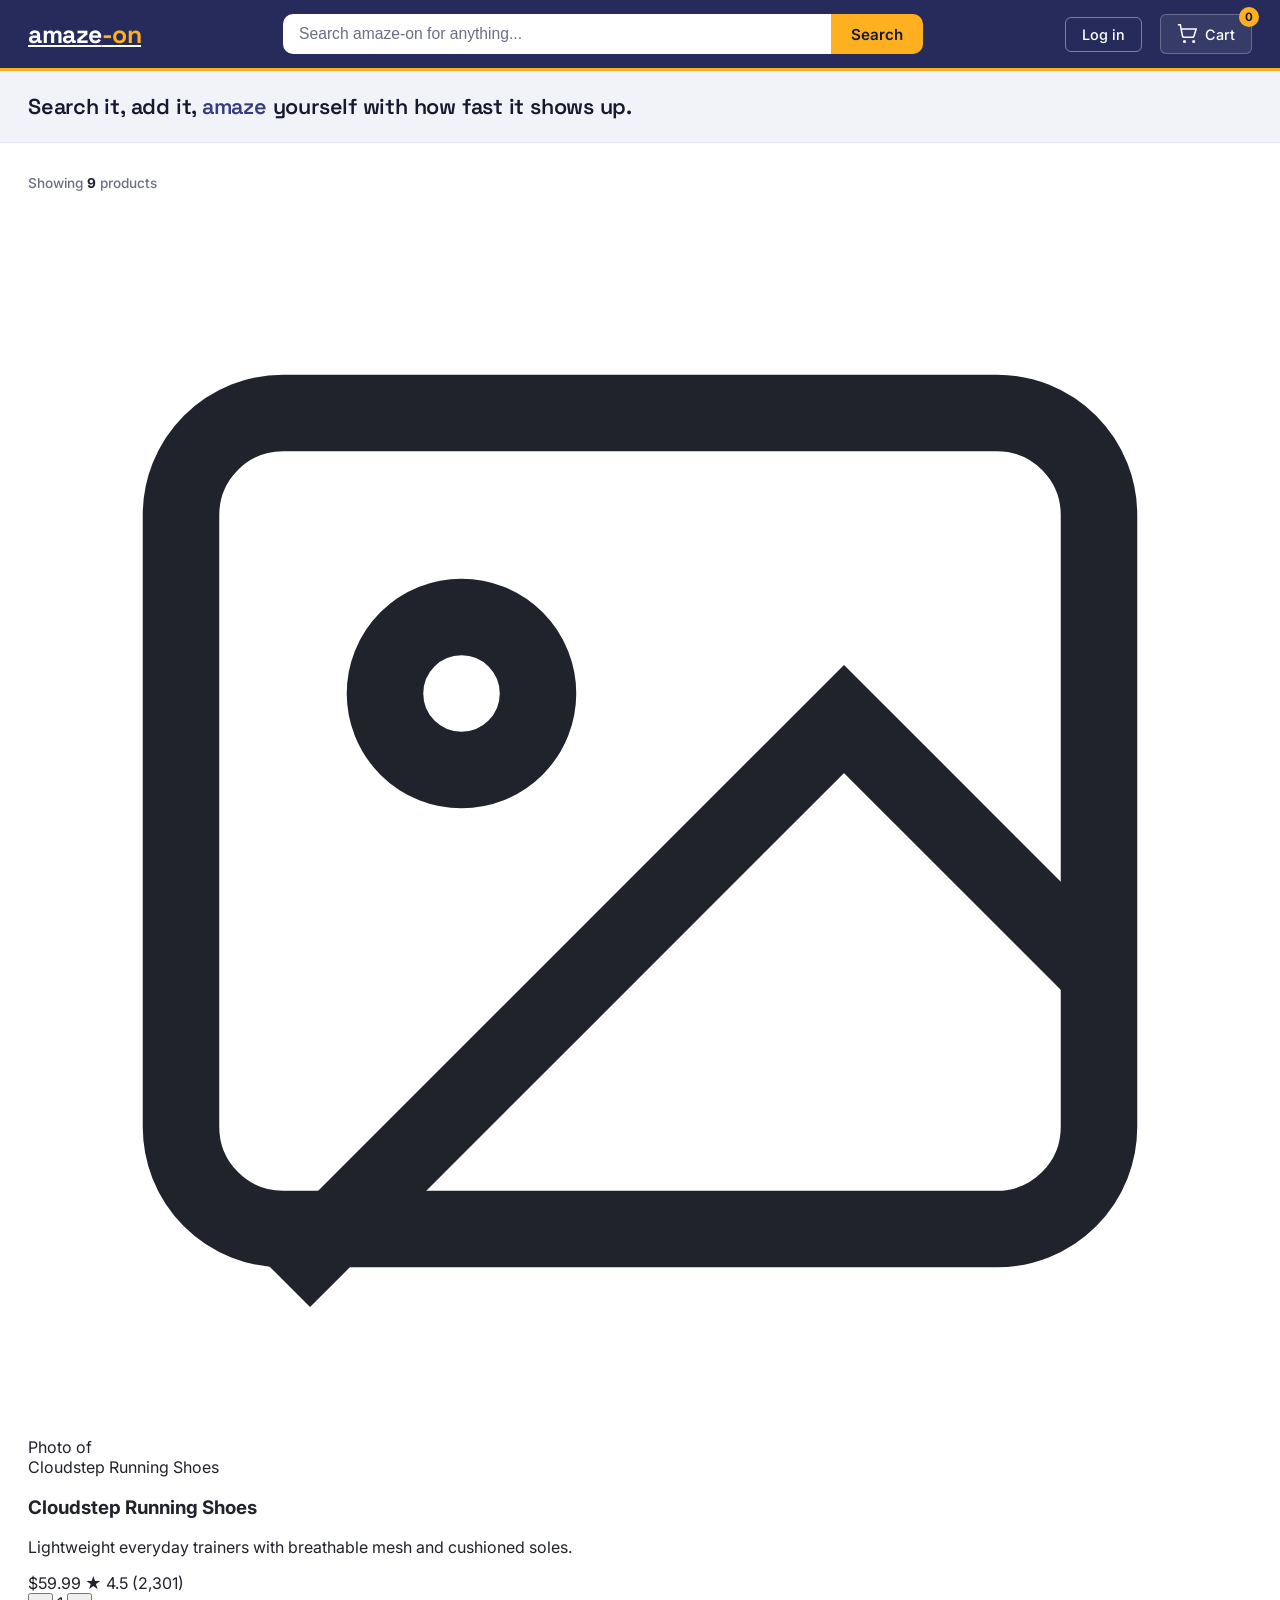
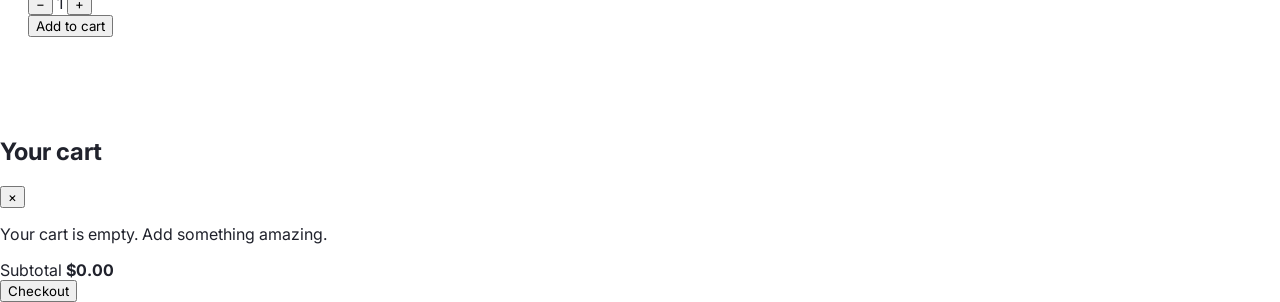
==== index.html @ f26c65f5 "linked the index file to files from remote repo" ====
<!DOCTYPE html>
<html lang="en">
<head>
<meta charset="UTF-8">
<meta name="viewport" content="width=device-width, initial-scale=1.0">
<title>amaze-on — search &amp; shop</title>
<link rel="stylesheet" href="styles11.css">
</head>
<body>

<header class="site-header">
  <a href="index.html" class="logo">amaze<span>-on</span></a>

  <form class="search-form" role="search" id="search-form">
    <label for="search-input" class="visually-hidden">Search products</label>
    <input type="search" id="search-input" name="q" placeholder="Search amaze-on for anything...">
    <button type="submit">Search</button>
  </form>

  <div class="header-actions">

    <!-- Logged-out state: link to your existing login.html -->
    <div class="account-area" id="logged-out-view">
      <a class="btn-link" href="login.html">Log in</a>
    </div>

    <!-- Logged-in state: shown after login.html sets localStorage("amazeon_user") -->
    <div class="account-area" id="logged-in-view" style="display:none;">
      <div class="account-greeting">
        <strong>Hi, <span id="user-name-slot">there</span></strong>
        <button class="btn-text" id="logout-btn" type="button">Log out</button>
      </div>
    </div>

    <button class="cart-toggle" id="cart-toggle" type="button" aria-haspopup="dialog" aria-controls="cart-drawer">
      <svg viewBox="0 0 24 24" fill="none" stroke="currentColor" stroke-width="1.8">
        <circle cx="9" cy="21" r="1"></circle>
        <circle cx="20" cy="21" r="1"></circle>
        <path d="M1 1h3l2.6 13.4a2 2 0 0 0 2 1.6h9.8a2 2 0 0 0 2-1.6L23 6H6"></path>
      </svg>
      Cart
      <span class="cart-count" id="cart-count">0</span>
    </button>
  </div>
</header>

<div class="tagline">
  <p>Search it, add it, <em>amaze</em> yourself with how fast it shows up.</p>
</div>

<main>
  <p class="results-heading">Showing <strong>9</strong> products</p>

  <div class="product-grid" id="product-grid">
    <article class="product-card" data-id="p1">
      <div class="product-photo">
        <svg viewBox="0 0 24 24" fill="none" stroke="currentColor" stroke-width="1.5">
          <rect x="3" y="4" width="18" height="16" rx="2"></rect>
          <circle cx="8.5" cy="9.5" r="1.5"></circle>
          <path d="M21 15l-5-5-11 11"></path>
        </svg>
        <span>Photo of<br>Cloudstep Running Shoes</span>
      </div>
      <div class="product-body">
        <h3 class="product-name">Cloudstep Running Shoes</h3>
        <p class="product-desc">Lightweight everyday trainers with breathable mesh and cushioned soles.</p>
        <div class="product-meta">
          <span class="product-price">$59.99</span>
          <span class="product-rating">★ 4.5 (2,301)</span>
        </div>
        <div class="product-controls">
          <div class="qty-stepper" data-id="p1">
            <button type="button" class="qty-minus" aria-label="Decrease quantity">&minus;</button>
            <span class="qty-value">1</span>
            <button type="button" class="qty-plus" aria-label="Increase quantity">&plus;</button>
          </div>
          <button type="button" class="add-to-cart" data-id="p1">Add to cart</button>
        </div>
      </div>
    </article>

    <!-- The remaining 8 product cards follow the same structure and will
         be generated dynamically once the product-rendering script is
         added in a later commit. -->
  </div>
</main>

<!-- Cart drawer -->
<div class="cart-overlay" id="cart-overlay"></div>
<aside class="cart-drawer" id="cart-drawer" role="dialog" aria-modal="true" aria-labelledby="cart-heading">
  <div class="cart-drawer-header">
    <h2 id="cart-heading">Your cart</h2>
    <button class="cart-close" id="cart-close" type="button" aria-label="Close cart">&times;</button>
  </div>
  <div class="cart-items" id="cart-items">
    <p class="cart-empty">Your cart is empty. Add something amazing.</p>
  </div>
  <div class="cart-drawer-footer">
    <div class="cart-subtotal">
      <span>Subtotal</span>
      <strong id="cart-subtotal">$0.00</strong>
    </div>
    <button class="checkout-btn" id="checkout-btn" type="button">Checkout</button>
  </div>
</aside>

</body>
</html>
---- styles11.css ----
/* ==========================================================================
   Amaze-on — marketplace stylesheet
   ========================================================================== */

@import url('https://fonts.googleapis.com/css2?family=Space+Grotesk:wght@500;600;700&family=Inter:wght@400;500;600;700&display=swap');

:root {
  --ink: #171a2e;
  --indigo: #262b5c;
  --indigo-light: #363c82;
  --amber: #ffb020;
  --amber-dark: #d99000;
  --paper: #ffffff;
  --surface: #f2f3f8;
  --line: #e1e3ee;
  --text: #20222c;
  --muted: #6b6f85;
  --success: #1e8e5a;
  --danger: #c94a3f;

  --radius-s: 6px;
  --radius-m: 10px;
  --shadow-drawer: -12px 0 30px rgba(23, 26, 46, 0.18);
}

* { box-sizing: border-box; }

html { scroll-behavior: smooth; }

body {
  margin: 0;
  font-family: 'Inter', system-ui, sans-serif;
  color: var(--text);
  background: var(--paper);
  -webkit-font-smoothing: antialiased;
}

a { color: inherit; }

button {
  font-family: inherit;
  cursor: pointer;
}

:focus-visible {
  outline: 2px solid var(--amber-dark);
  outline-offset: 2px;
}

.visually-hidden {
  position: absolute;
  width: 1px; height: 1px;
  overflow: hidden;
  clip: rect(0 0 0 0);
  white-space: nowrap;
}

/* ---------------------------------------------------------------------- */
/* Header                                                                  */
/* ---------------------------------------------------------------------- */

.site-header {
  position: sticky;
  top: 0;
  z-index: 30;
  display: flex;
  align-items: center;
  gap: 24px;
  padding: 14px 28px;
  background: var(--indigo);
  border-bottom: 3px solid var(--amber);
}

.logo {
  font-family: 'Space Grotesk', sans-serif;
  font-weight: 700;
  font-size: 1.55rem;
  color: var(--paper);
  letter-spacing: -0.02em;
  white-space: nowrap;
  flex-shrink: 0;
}

.logo span { color: var(--amber); }

.search-form {
  flex: 1 1 auto;
  max-width: 640px;
  display: flex;
  margin: 0 auto;
}

.search-form input[type="search"] {
  flex: 1;
  padding: 11px 16px;
  font-size: 0.98rem;
  border: none;
  border-radius: var(--radius-m) 0 0 var(--radius-m);
  background: var(--paper);
  color: var(--text);
}

.search-form input[type="search"]::placeholder {
  color: var(--muted);
}

.search-form button {
  padding: 0 20px;
  border: none;
  border-radius: 0 var(--radius-m) var(--radius-m) 0;
  background: var(--amber);
  color: var(--ink);
  font-weight: 600;
  font-size: 0.95rem;
  transition: background 0.15s ease;
}

.search-form button:hover { background: var(--amber-dark); }

.header-actions {
  display: flex;
  align-items: center;
  gap: 18px;
  flex-shrink: 0;
}

.account-area {
  display: flex;
  align-items: center;
  gap: 10px;
  font-size: 0.9rem;
  color: var(--paper);
}

.account-greeting {
  display: flex;
  flex-direction: column;
  line-height: 1.25;
}

.account-greeting strong {
  font-size: 0.92rem;
}

.account-greeting small {
  color: #c7c9de;
  font-size: 0.75rem;
}

.btn-link {
  background: none;
  border: 1px solid rgba(255,255,255,0.4);
  color: var(--paper);
  padding: 8px 16px;
  border-radius: var(--radius-s);
  font-size: 0.9rem;
  font-weight: 500;
  text-decoration: none;
  transition: border-color 0.15s ease, background 0.15s ease;
  display: inline-block;
}

.btn-link:hover {
  border-color: var(--amber);
  background: rgba(255, 176, 32, 0.1);
}

.btn-text {
  background: none;
  border: none;
  color: #c7c9de;
  font-size: 0.8rem;
  text-decoration: underline;
  padding: 0;
}

.btn-text:hover { color: var(--paper); }

.cart-toggle {
  position: relative;
  display: flex;
  align-items: center;
  gap: 8px;
  background: rgba(255,255,255,0.08);
  border: 1px solid rgba(255,255,255,0.25);
  color: var(--paper);
  padding: 9px 16px;
  border-radius: var(--radius-s);
  font-size: 0.9rem;
  font-weight: 500;
  transition: background 0.15s ease;
}

.cart-toggle:hover { background: rgba(255,255,255,0.16); }

.cart-toggle svg { width: 20px; height: 20px; flex-shrink: 0; }

.cart-count {
  position: absolute;
  top: -8px;
  right: -8px;
  min-width: 20px;
  height: 20px;
  padding: 0 4px;
  border-radius: 999px;
  background: var(--amber);
  color: var(--ink);
  font-size: 0.72rem;
  font-weight: 700;
  display: flex;
  align-items: center;
  justify-content: center;
}

/* ---------------------------------------------------------------------- */
/* Tagline strip                                                          */
/* ---------------------------------------------------------------------- */

.tagline {
  padding: 22px 28px;
  background: var(--surface);
  border-bottom: 1px solid var(--line);
}

.tagline p {
  margin: 0;
  max-width: 900px;
  font-family: 'Space Grotesk', sans-serif;
  font-size: 1.35rem;
  font-weight: 600;
  color: var(--ink);
  letter-spacing: -0.01em;
}

.tagline p em {
  font-style: normal;
  color: var(--indigo-light);
}

main { padding: 32px 28px 80px; }

.results-heading {
  font-size: 0.85rem;
  color: var(--muted);
  margin: 0 0 18px;
  font-weight: 500;
}

.results-heading strong { color: var(--text); }
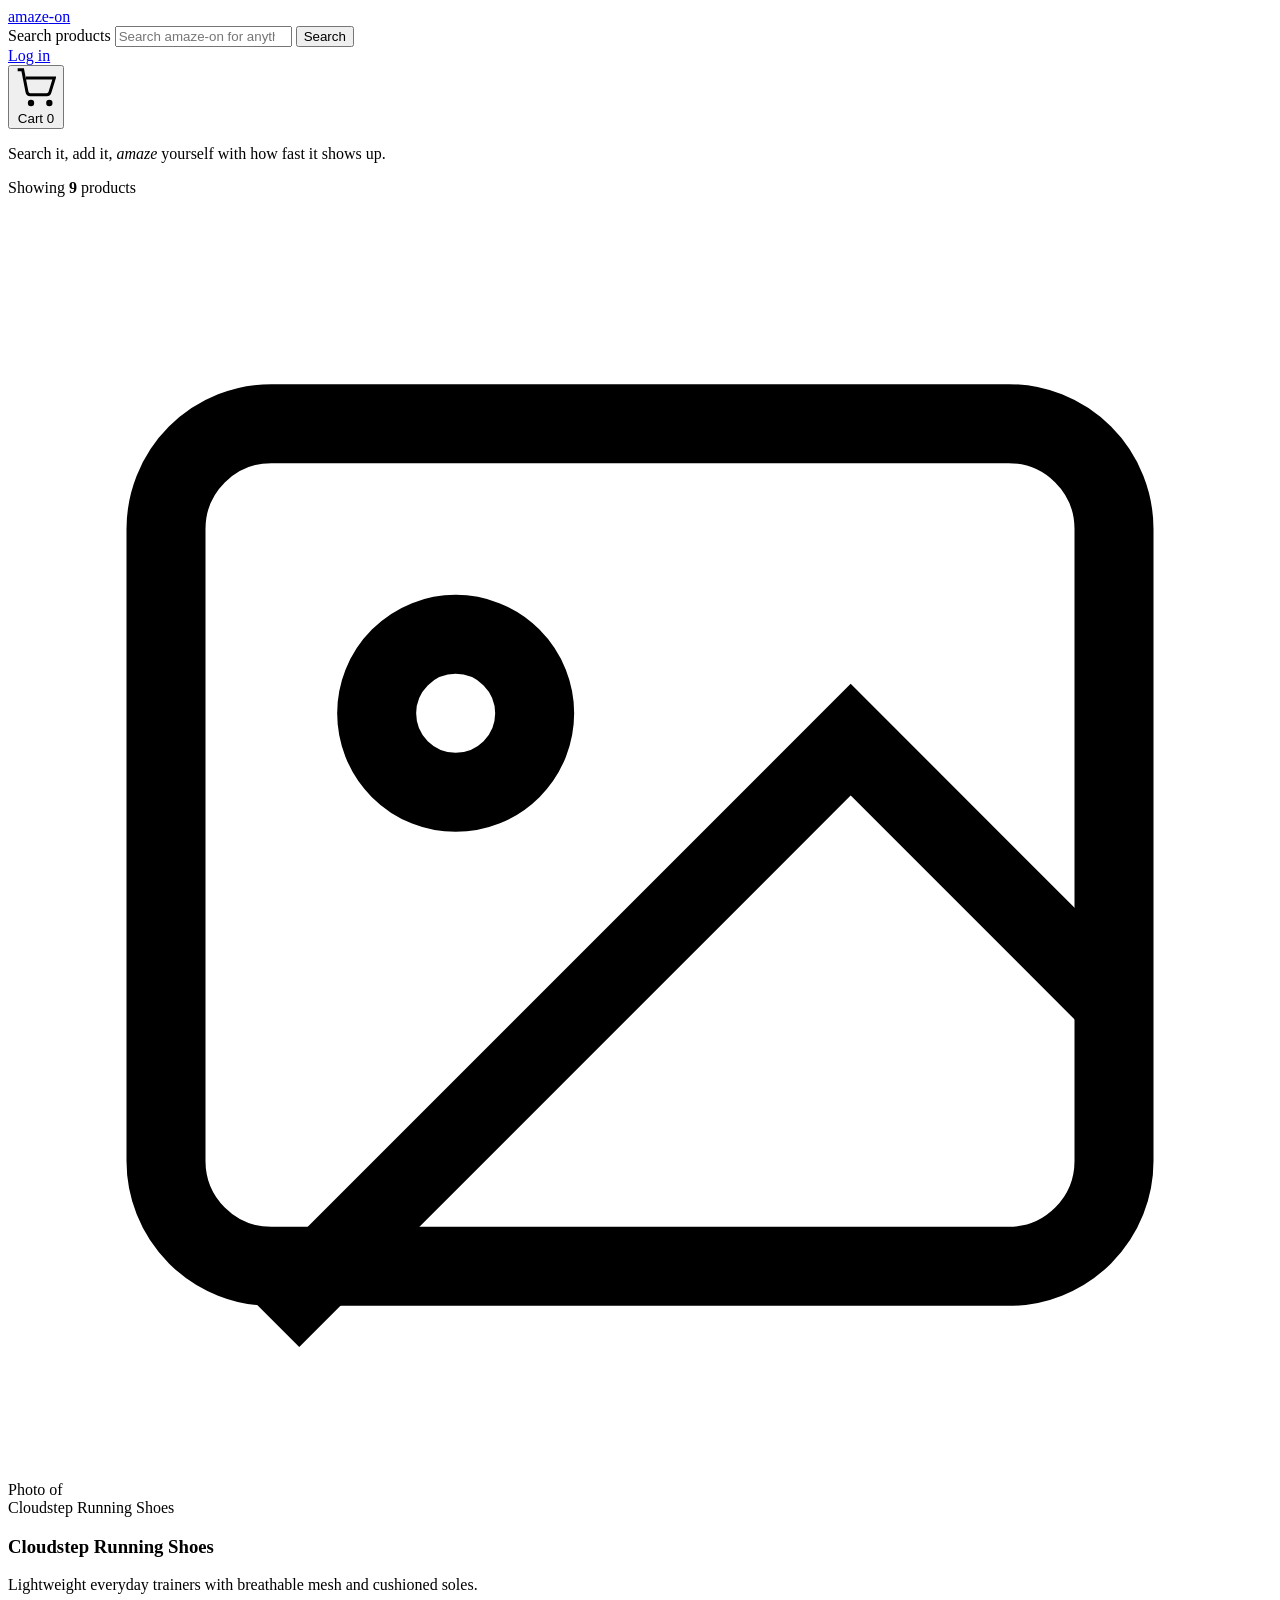
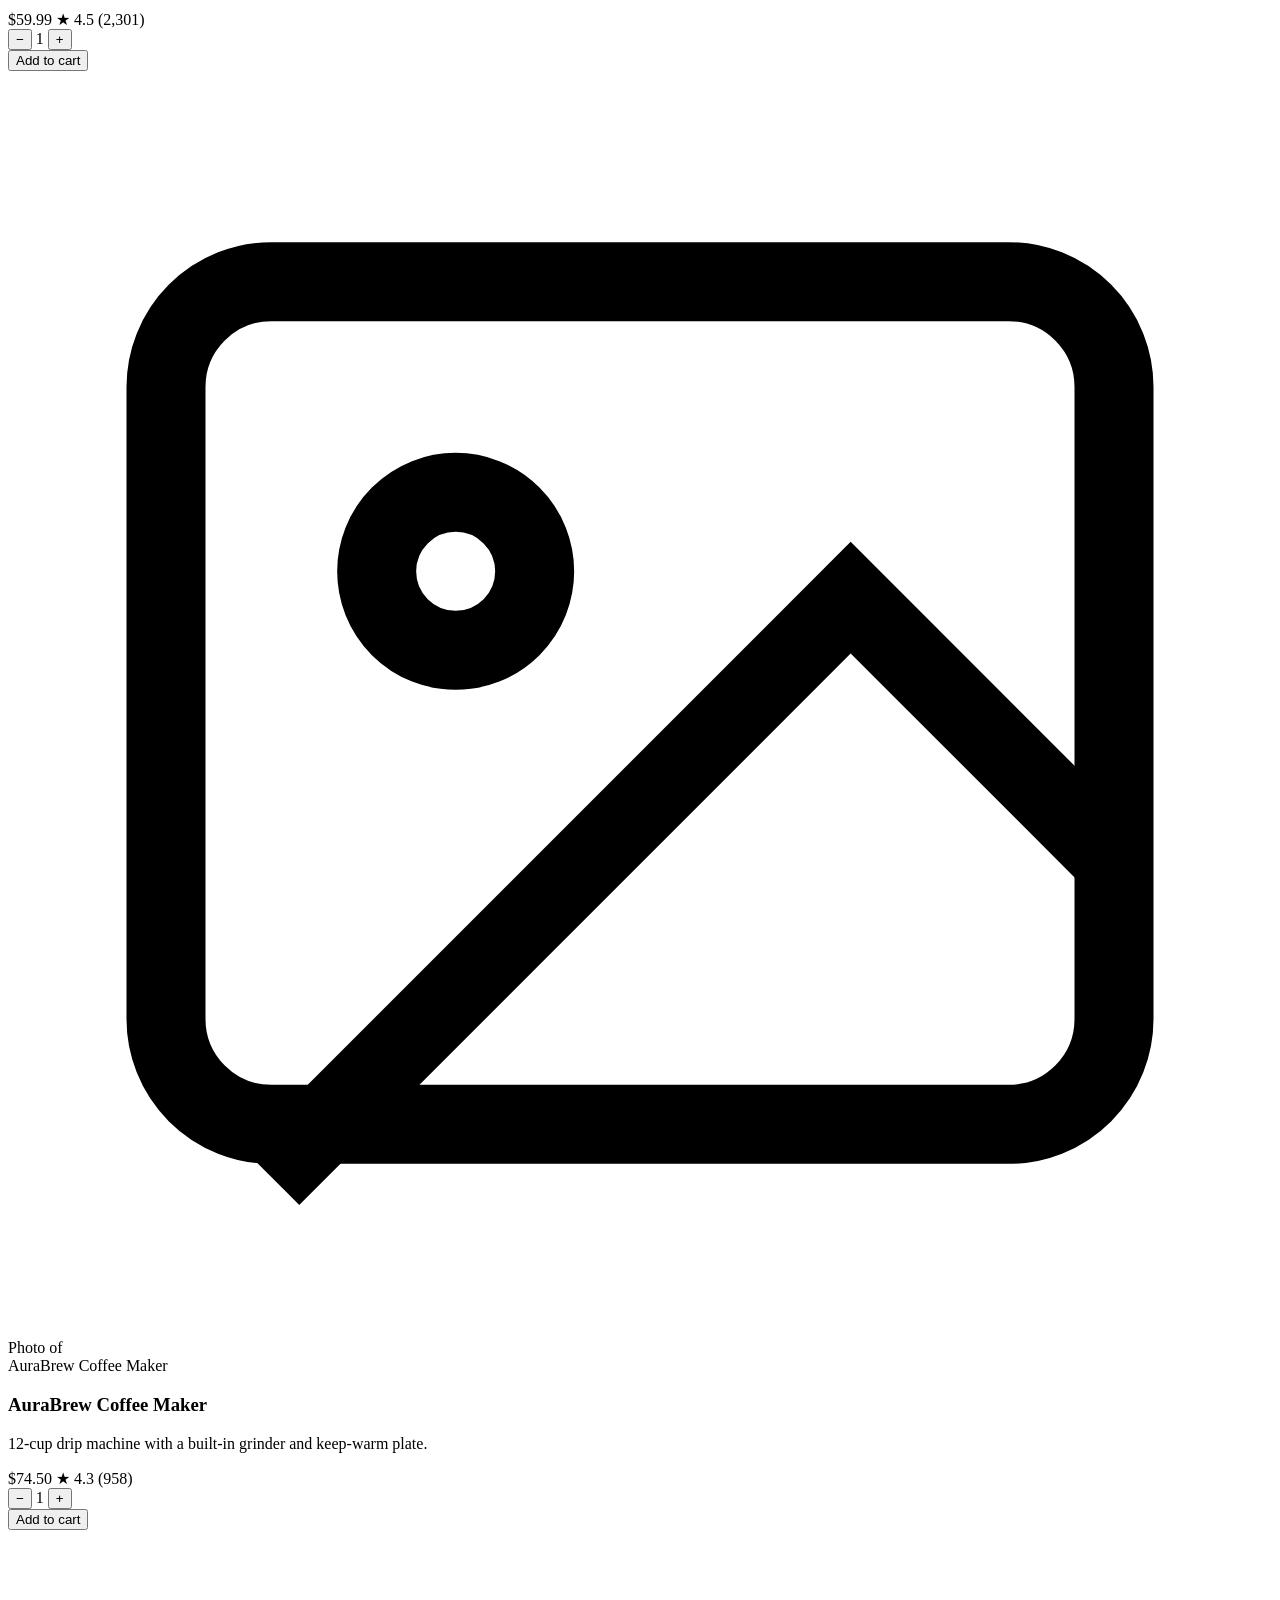
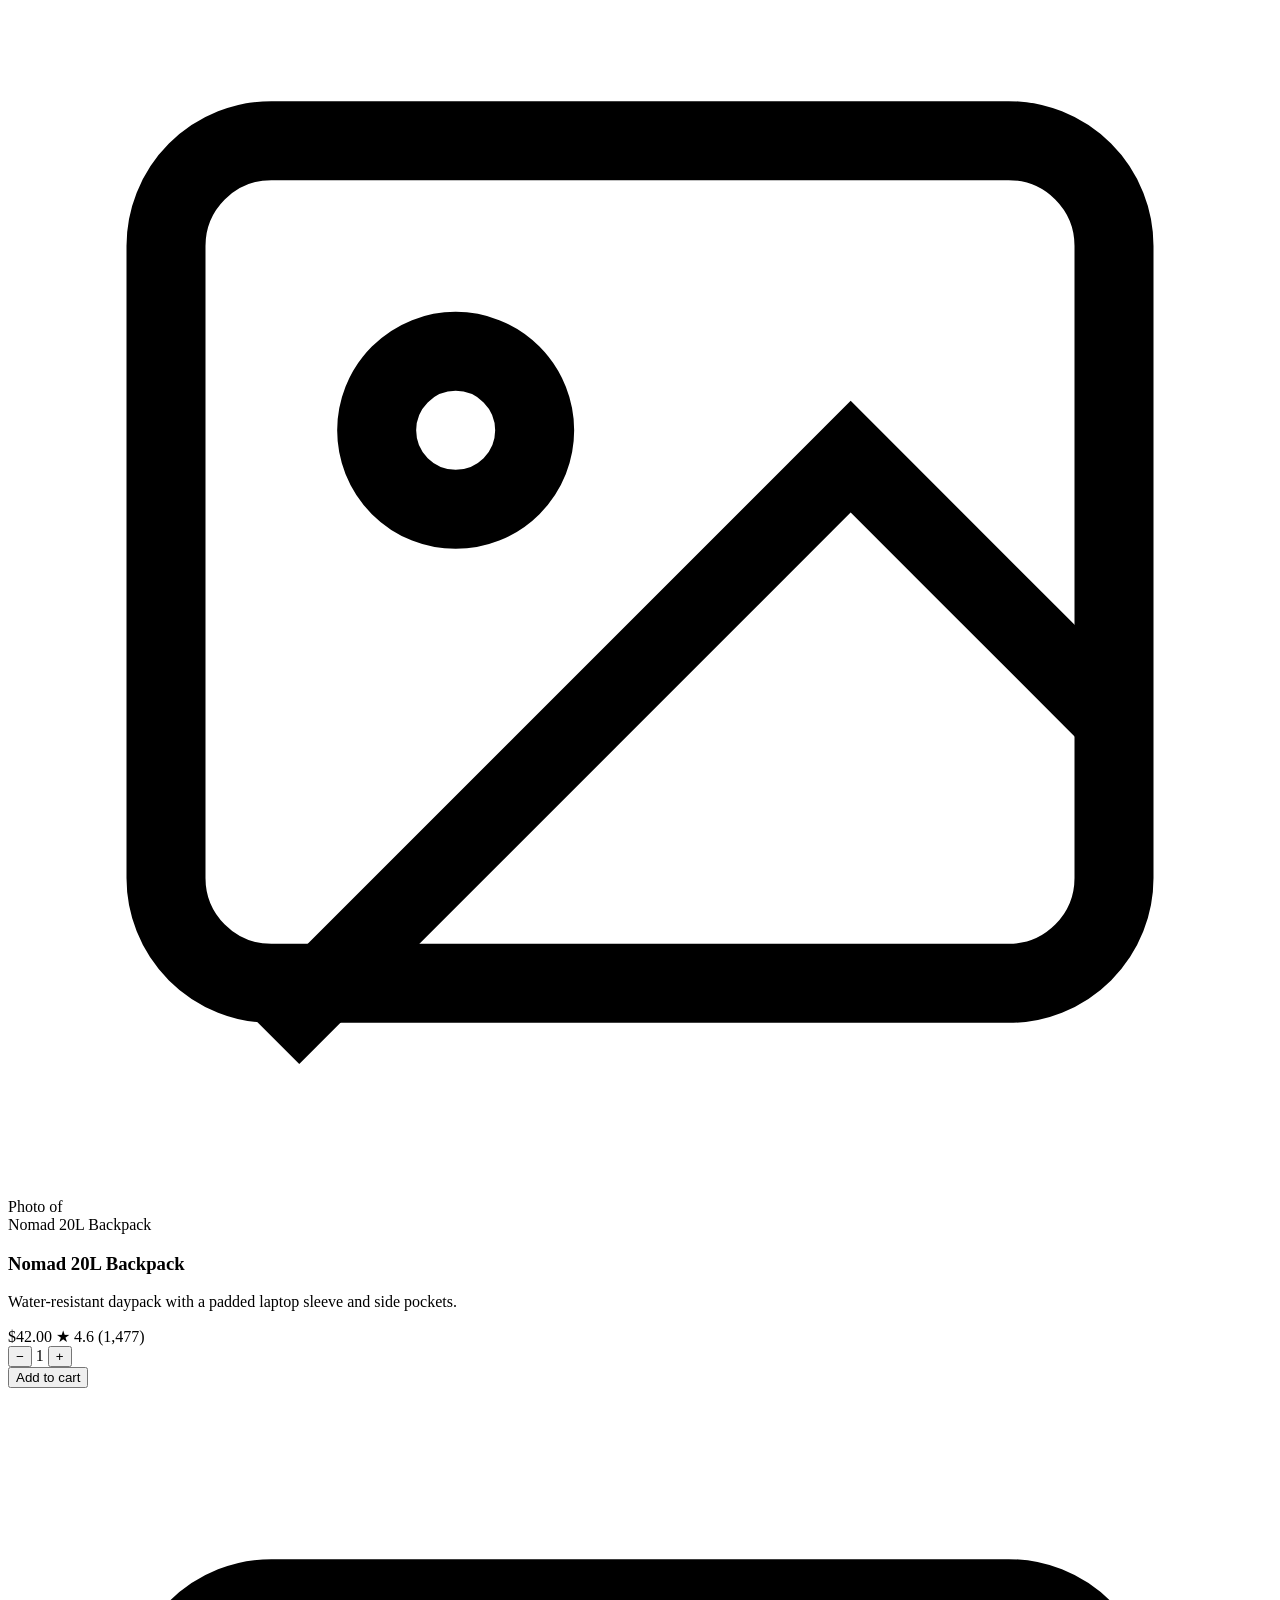
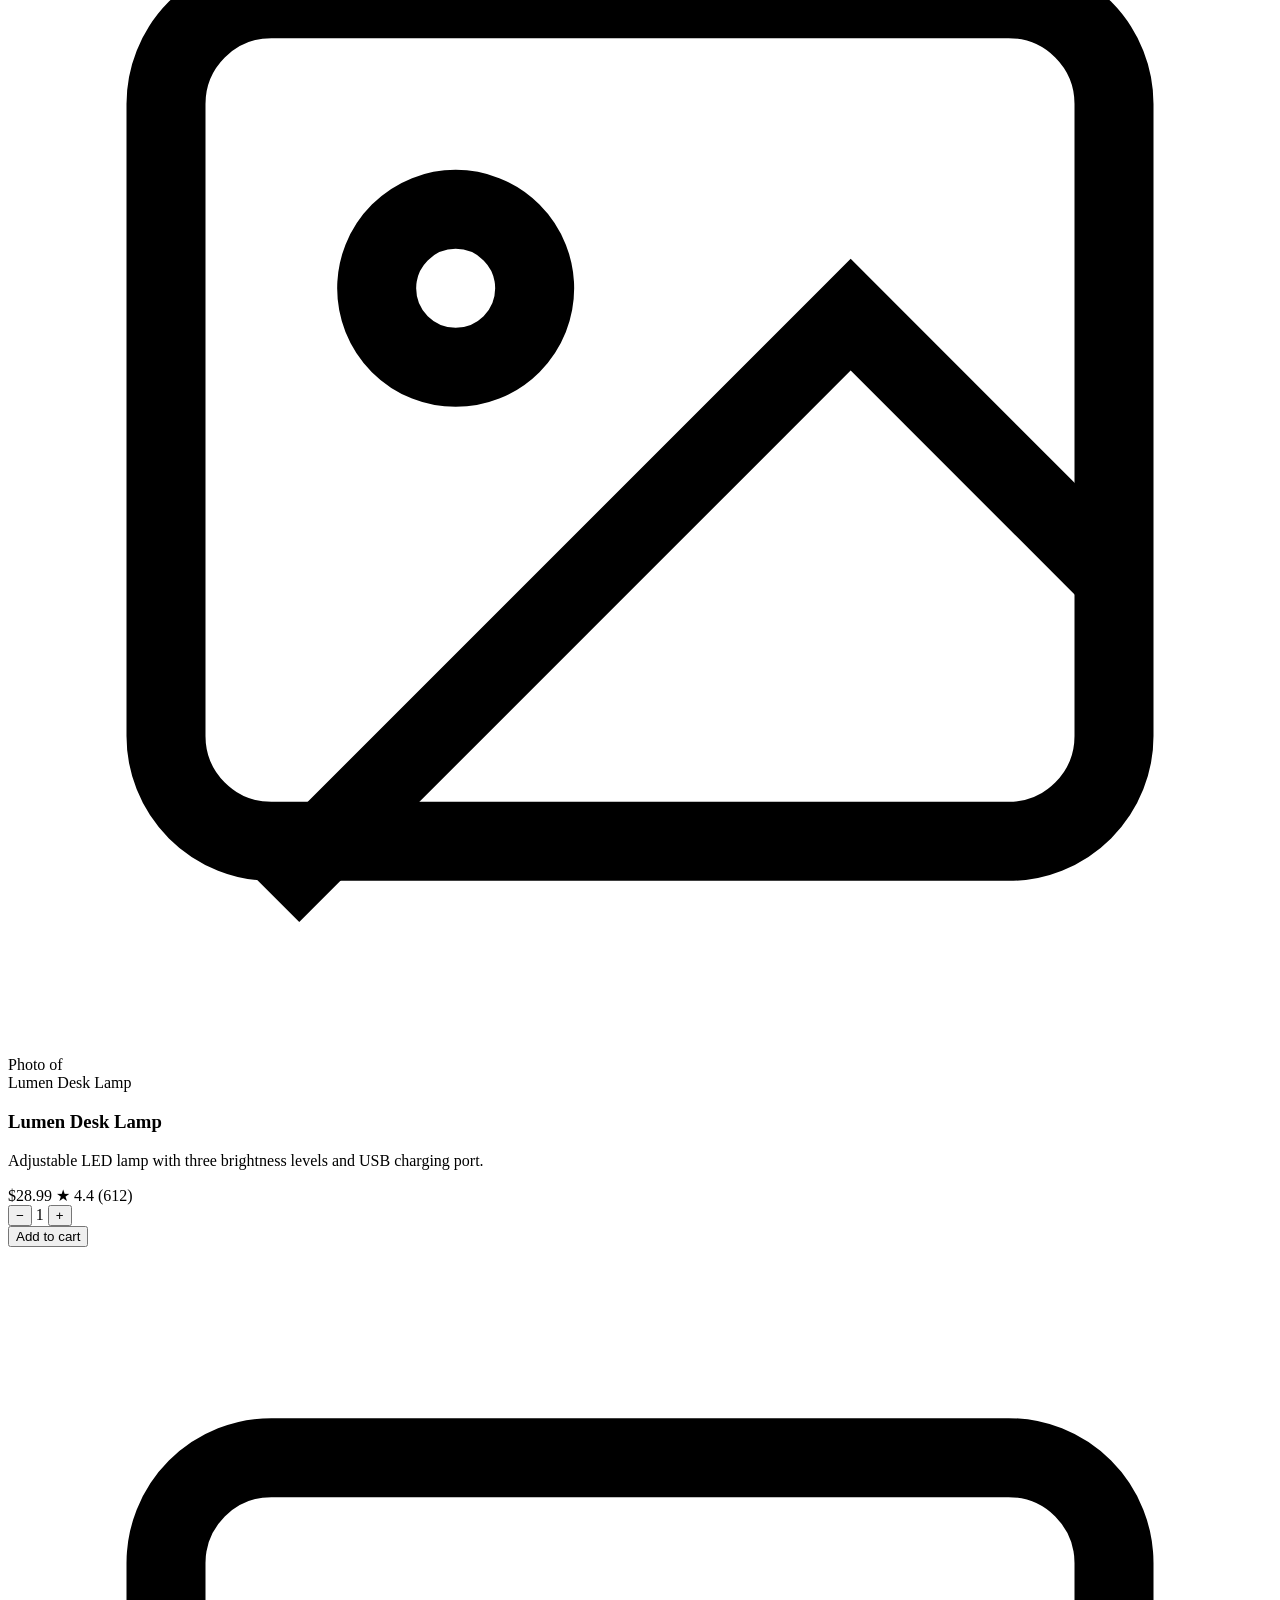
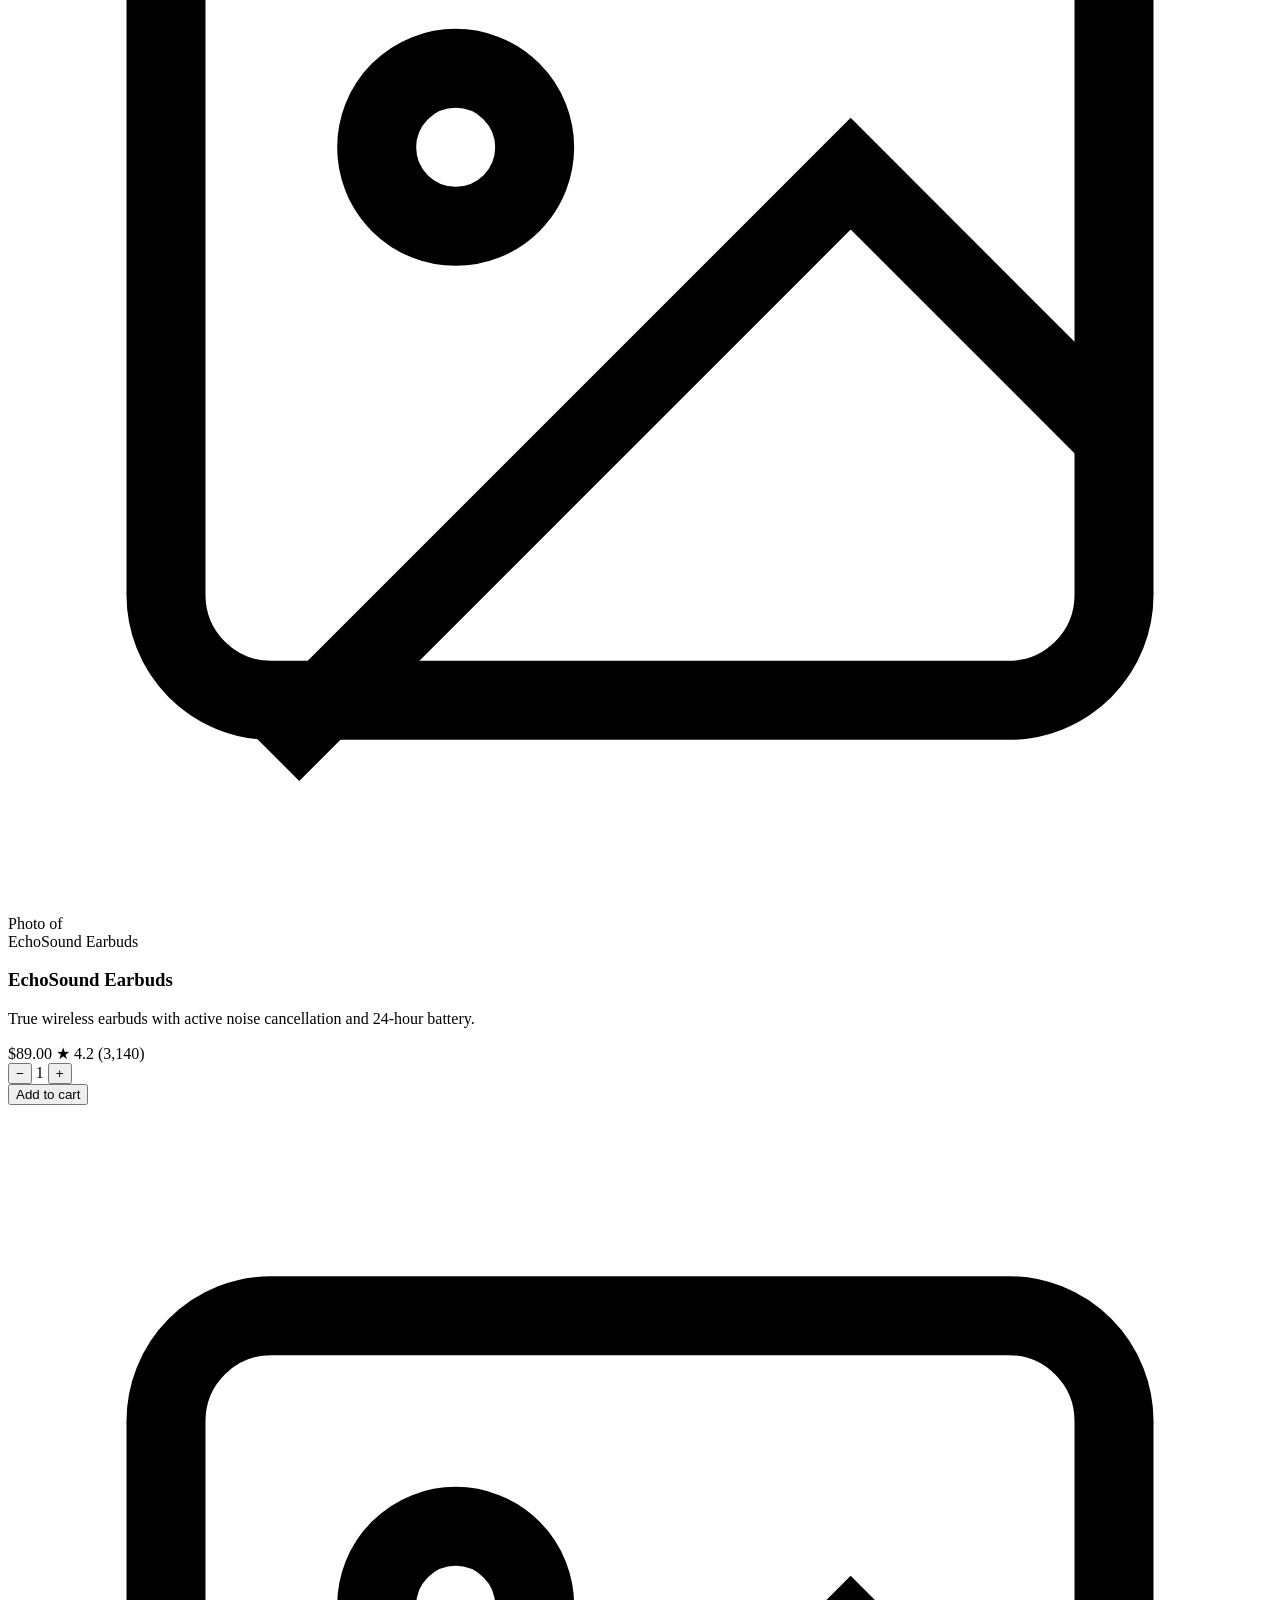
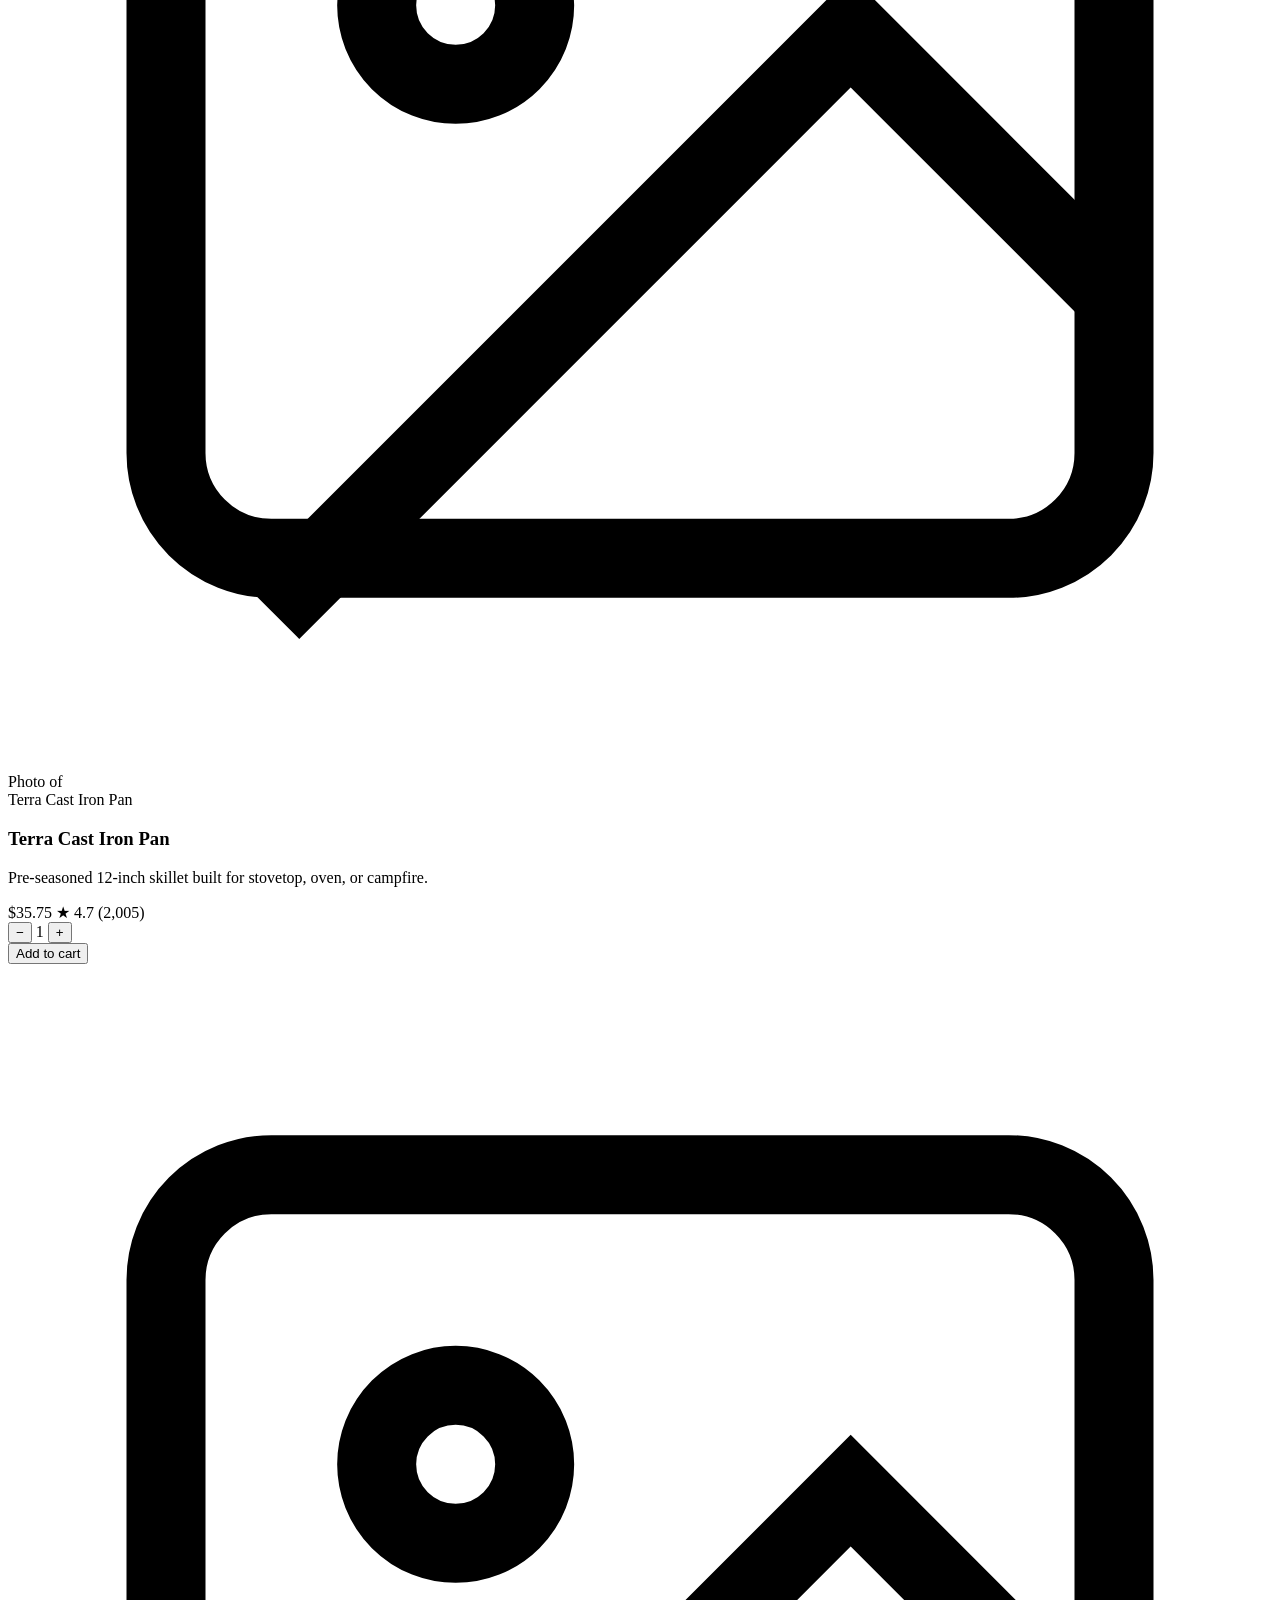
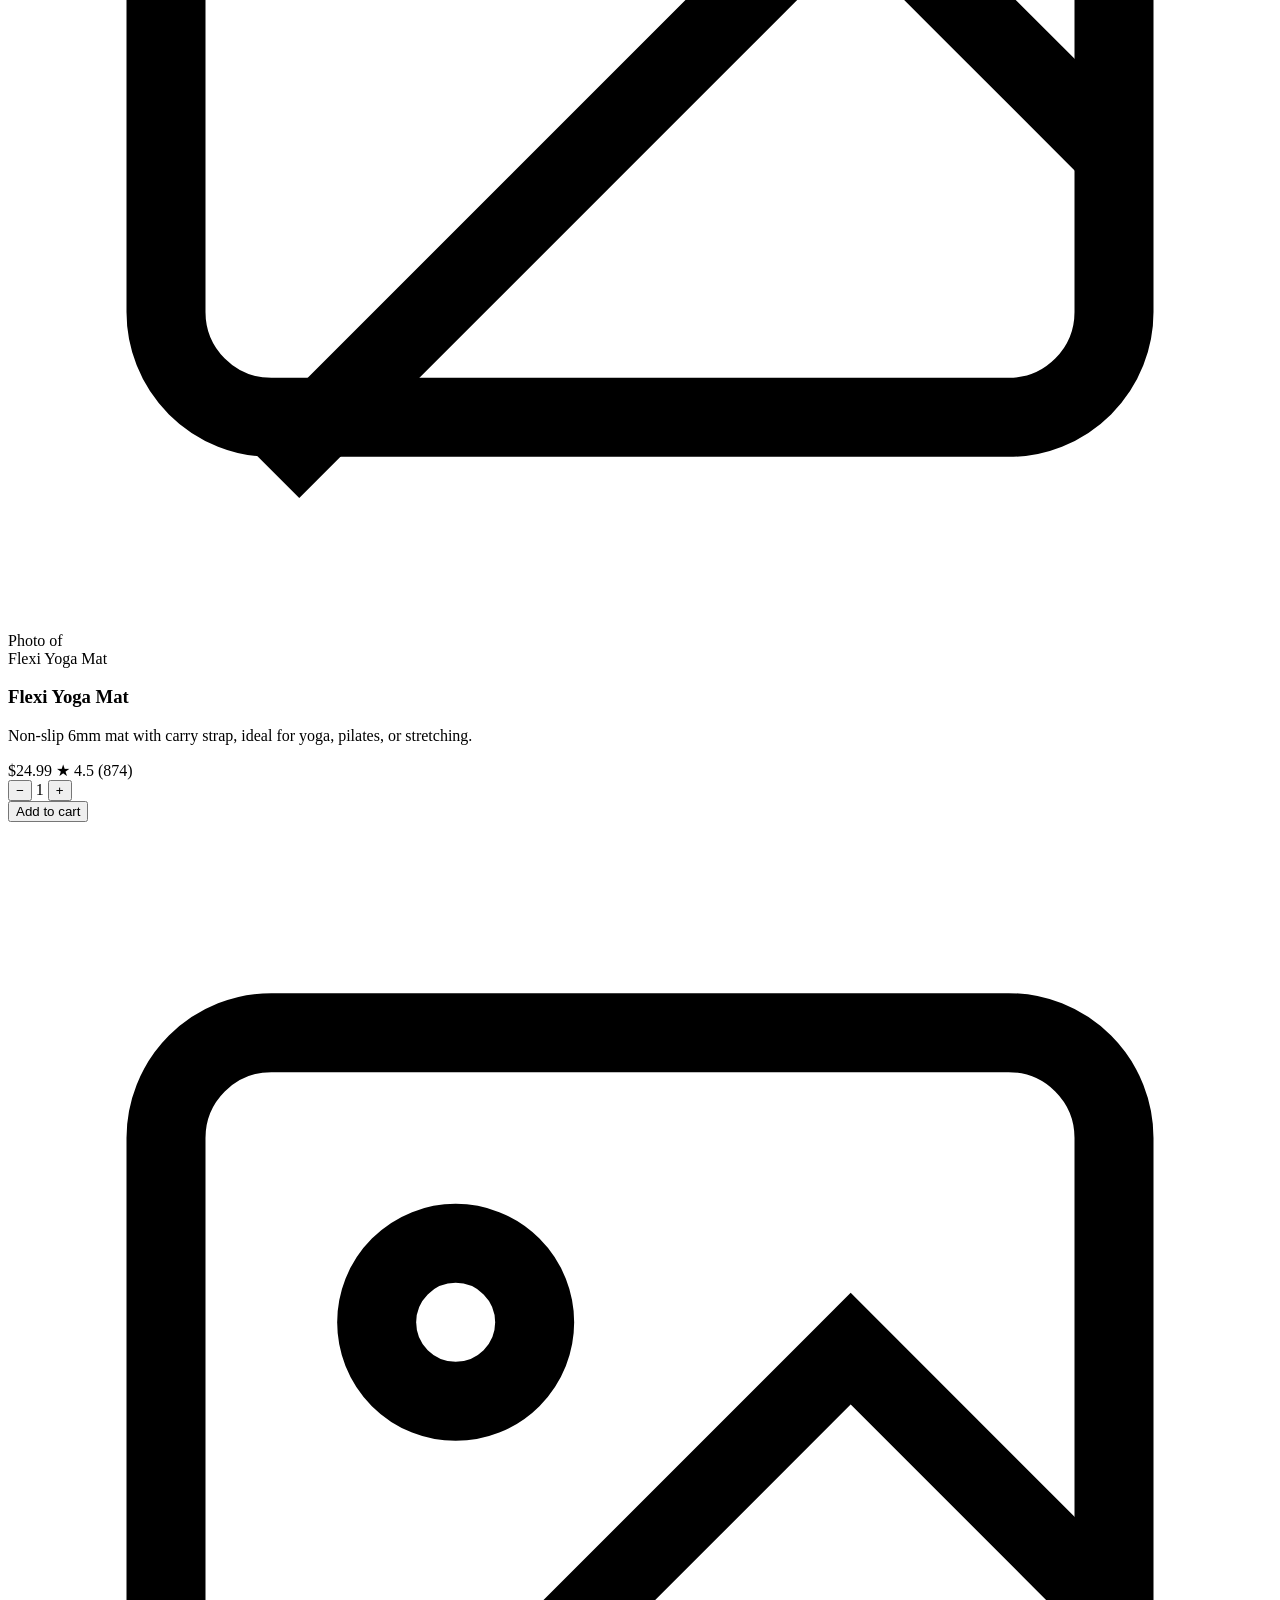
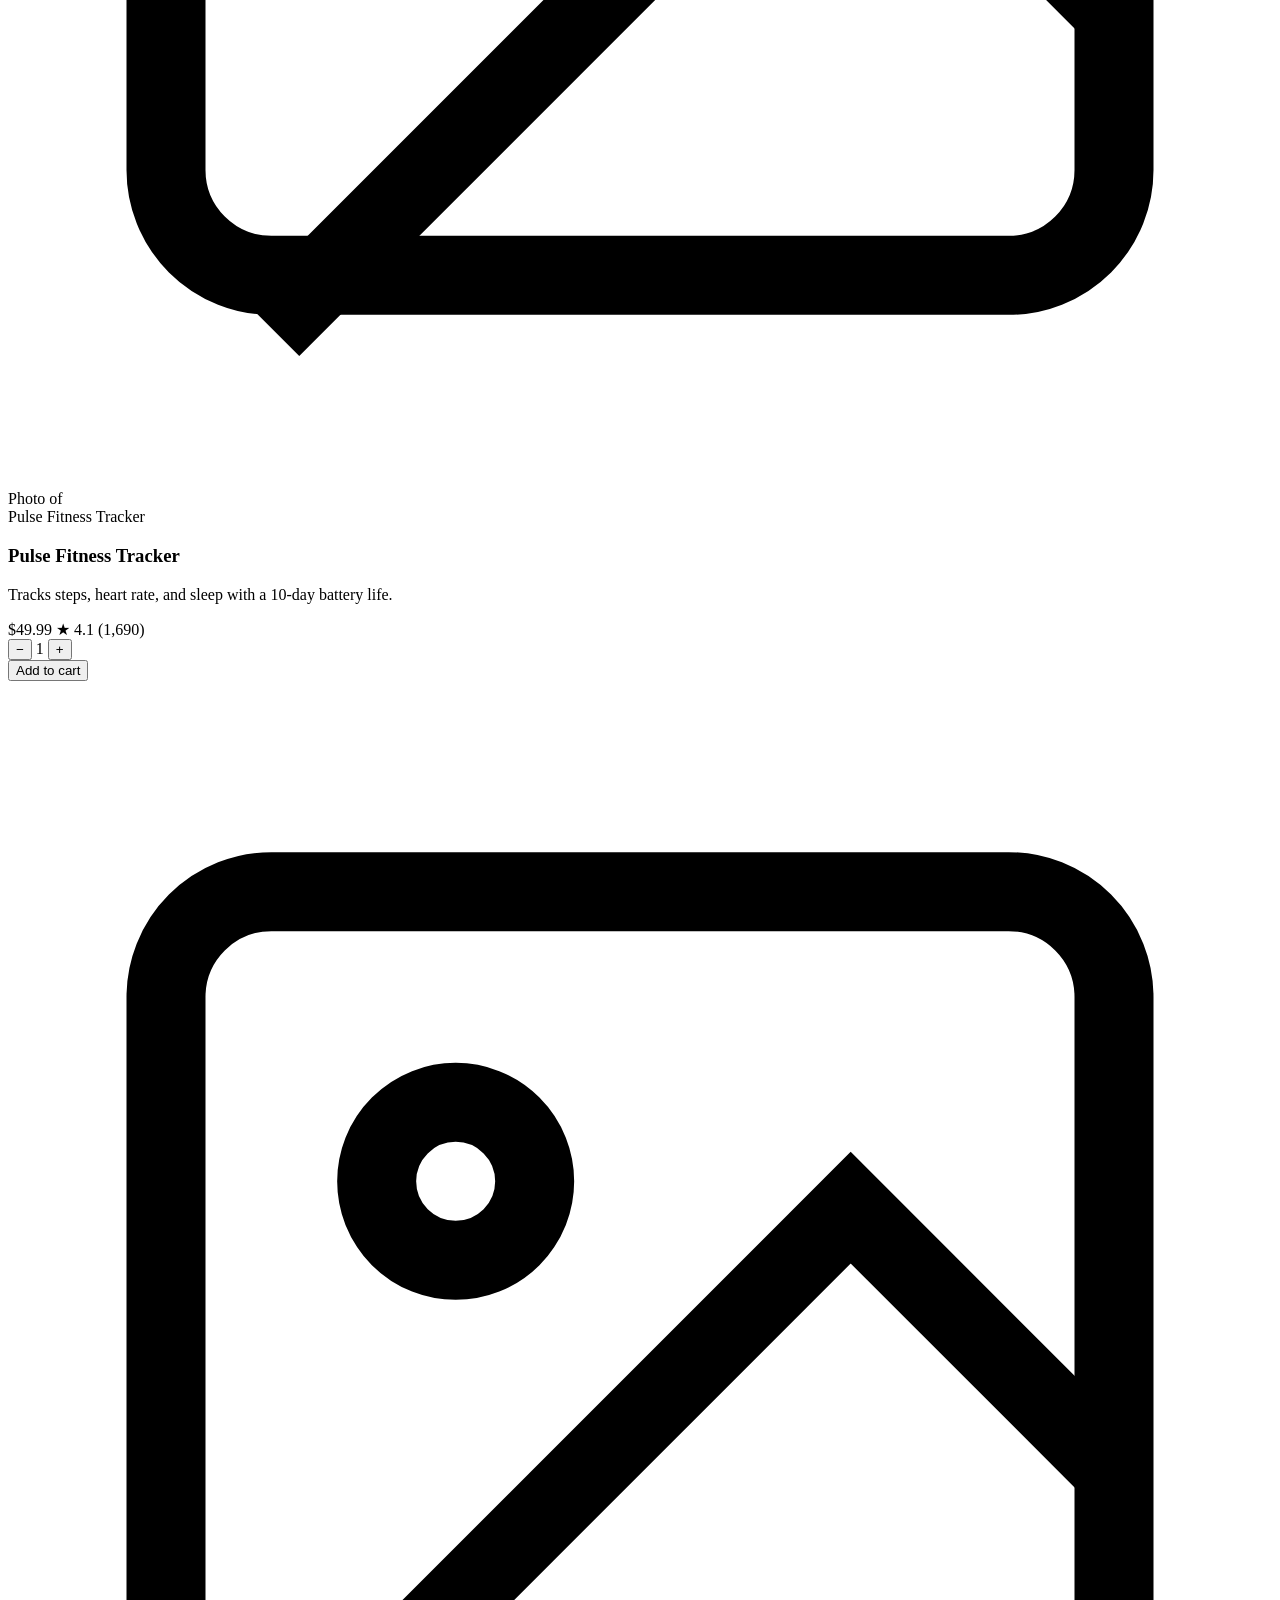
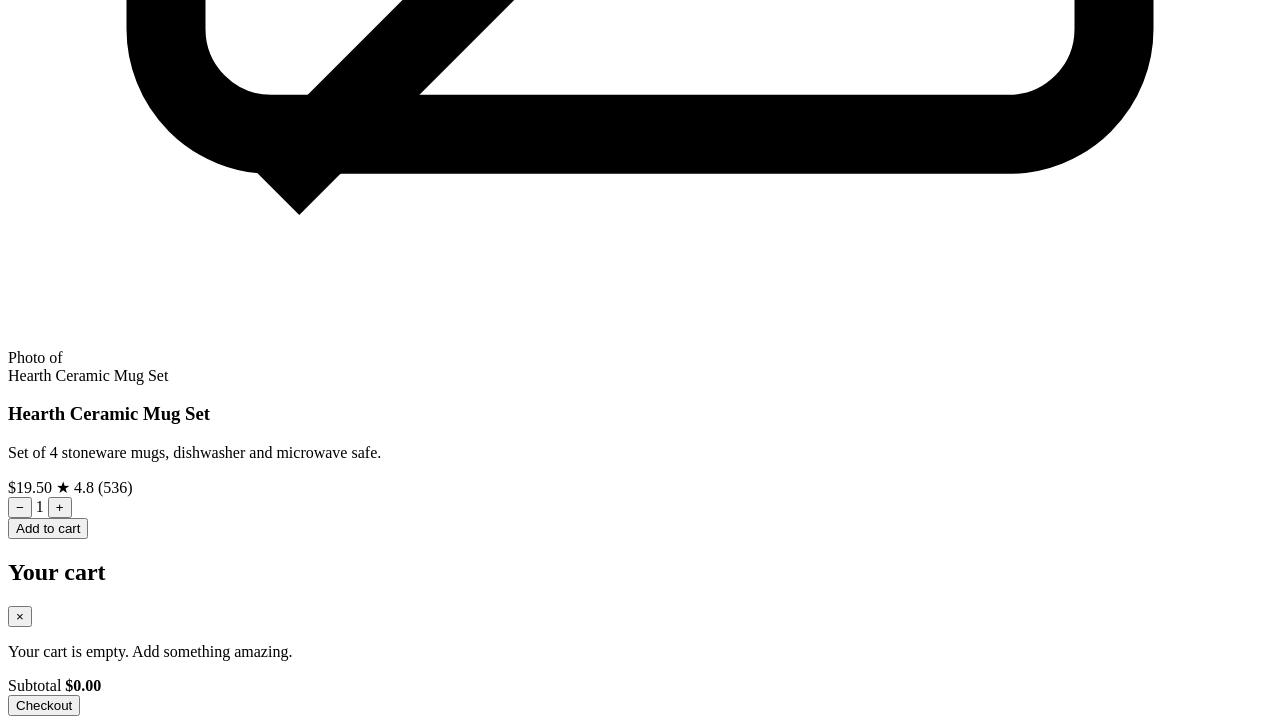
==== commit fec339c5: "all products rendered dynamically" ====
--- a/index.html
+++ b/index.html
@@ -4,7 +4,7 @@
 <meta charset="UTF-8">
 <meta name="viewport" content="width=device-width, initial-scale=1.0">
 <title>amaze-on — search &amp; shop</title>
-<link rel="stylesheet" href="styles11.css">
+<link rel="stylesheet" href="styles.css">
 </head>
 <body>
 
@@ -52,36 +52,7 @@
   <p class="results-heading">Showing <strong>9</strong> products</p>
 
   <div class="product-grid" id="product-grid">
-    <article class="product-card" data-id="p1">
-      <div class="product-photo">
-        <svg viewBox="0 0 24 24" fill="none" stroke="currentColor" stroke-width="1.5">
-          <rect x="3" y="4" width="18" height="16" rx="2"></rect>
-          <circle cx="8.5" cy="9.5" r="1.5"></circle>
-          <path d="M21 15l-5-5-11 11"></path>
-        </svg>
-        <span>Photo of<br>Cloudstep Running Shoes</span>
-      </div>
-      <div class="product-body">
-        <h3 class="product-name">Cloudstep Running Shoes</h3>
-        <p class="product-desc">Lightweight everyday trainers with breathable mesh and cushioned soles.</p>
-        <div class="product-meta">
-          <span class="product-price">$59.99</span>
-          <span class="product-rating">★ 4.5 (2,301)</span>
-        </div>
-        <div class="product-controls">
-          <div class="qty-stepper" data-id="p1">
-            <button type="button" class="qty-minus" aria-label="Decrease quantity">&minus;</button>
-            <span class="qty-value">1</span>
-            <button type="button" class="qty-plus" aria-label="Increase quantity">&plus;</button>
-          </div>
-          <button type="button" class="add-to-cart" data-id="p1">Add to cart</button>
-        </div>
-      </div>
-    </article>
-
-    <!-- The remaining 8 product cards follow the same structure and will
-         be generated dynamically once the product-rendering script is
-         added in a later commit. -->
+    <!-- Product cards are rendered by the script below from the PRODUCTS array -->
   </div>
 </main>
 
@@ -104,5 +75,276 @@
   </div>
 </aside>
 
+<script>
+/* ------------------------------------------------------------------ */
+/* Product catalog — 3 rows x 3 columns                                */
+/* ------------------------------------------------------------------ */
+const PRODUCTS = [
+  { id: "p1", name: "Cloudstep Running Shoes", desc: "Lightweight everyday trainers with breathable mesh and cushioned soles.", price: 59.99, rating: "4.5 (2,301)" },
+  { id: "p2", name: "AuraBrew Coffee Maker", desc: "12-cup drip machine with a built-in grinder and keep-warm plate.", price: 74.50, rating: "4.3 (958)" },
+  { id: "p3", name: "Nomad 20L Backpack", desc: "Water-resistant daypack with a padded laptop sleeve and side pockets.", price: 42.00, rating: "4.6 (1,477)" },
+  { id: "p4", name: "Lumen Desk Lamp", desc: "Adjustable LED lamp with three brightness levels and USB charging port.", price: 28.99, rating: "4.4 (612)" },
+  { id: "p5", name: "EchoSound Earbuds", desc: "True wireless earbuds with active noise cancellation and 24-hour battery.", price: 89.00, rating: "4.2 (3,140)" },
+  { id: "p6", name: "Terra Cast Iron Pan", desc: "Pre-seasoned 12-inch skillet built for stovetop, oven, or campfire.", price: 35.75, rating: "4.7 (2,005)" },
+  { id: "p7", name: "Flexi Yoga Mat", desc: "Non-slip 6mm mat with carry strap, ideal for yoga, pilates, or stretching.", price: 24.99, rating: "4.5 (874)" },
+  { id: "p8", name: "Pulse Fitness Tracker", desc: "Tracks steps, heart rate, and sleep with a 10-day battery life.", price: 49.99, rating: "4.1 (1,690)" },
+  { id: "p9", name: "Hearth Ceramic Mug Set", desc: "Set of 4 stoneware mugs, dishwasher and microwave safe.", price: 19.50, rating: "4.8 (536)" },
+];
+
+/* ------------------------------------------------------------------ */
+/* Rendering: product grid                                             */
+/* ------------------------------------------------------------------ */
+const grid = document.getElementById("product-grid");
+
+function photoPlaceholderSVG() {
+  return `<svg viewBox="0 0 24 24" fill="none" stroke="currentColor" stroke-width="1.5">
+    <rect x="3" y="4" width="18" height="16" rx="2"></rect>
+    <circle cx="8.5" cy="9.5" r="1.5"></circle>
+    <path d="M21 15l-5-5-11 11"></path>
+  </svg>`;
+}
+
+function renderProducts() {
+  grid.innerHTML = PRODUCTS.map(p => `
+    <article class="product-card" data-id="${p.id}">
+      <div class="product-photo">
+        ${photoPlaceholderSVG()}
+        <span>Photo of<br>${p.name}</span>
+      </div>
+      <div class="product-body">
+        <h3 class="product-name">${p.name}</h3>
+        <p class="product-desc">${p.desc}</p>
+        <div class="product-meta">
+          <span class="product-price">$${p.price.toFixed(2)}</span>
+          <span class="product-rating">★ ${p.rating}</span>
+        </div>
+        <div class="product-controls">
+          <div class="qty-stepper" data-id="${p.id}">
+            <button type="button" class="qty-minus" aria-label="Decrease quantity">&minus;</button>
+            <span class="qty-value">1</span>
+            <button type="button" class="qty-plus" aria-label="Increase quantity">&plus;</button>
+          </div>
+          <button type="button" class="add-to-cart" data-id="${p.id}">Add to cart</button>
+        </div>
+      </div>
+    </article>
+  `).join("");
+}
+
+/* ------------------------------------------------------------------ */
+/* Quantity steppers on each card (pre-add-to-cart quantity picker)    */
+/* ------------------------------------------------------------------ */
+document.addEventListener("click", (e) => {
+  const stepper = e.target.closest(".qty-stepper");
+  if (!stepper) return;
+  const valueEl = stepper.querySelector(".qty-value");
+  let val = parseInt(valueEl.textContent, 10);
+  if (e.target.classList.contains("qty-plus")) val = Math.min(val + 1, 99);
+  if (e.target.classList.contains("qty-minus")) val = Math.max(val - 1, 1);
+  valueEl.textContent = val;
+});
+
+/* ------------------------------------------------------------------ */
+/* Cart state                                                          */
+/* ------------------------------------------------------------------ */
+const CART_KEY = "amazeon_cart";
+let cart = loadCart();
+
+function loadCart() {
+  try {
+    return JSON.parse(localStorage.getItem(CART_KEY)) || {};
+  } catch (err) {
+    return {};
+  }
+}
+
+function saveCart() {
+  localStorage.setItem(CART_KEY, JSON.stringify(cart));
+}
+
+function addToCart(id, qty) {
+  cart[id] = (cart[id] || 0) + qty;
+  saveCart();
+  renderCart();
+}
+
+function setQty(id, qty) {
+  if (qty <= 0) {
+    delete cart[id];
+  } else {
+    cart[id] = qty;
+  }
+  saveCart();
+  renderCart();
+}
+
+function removeFromCart(id) {
+  delete cart[id];
+  saveCart();
+  renderCart();
+}
+
+function cartCount() {
+  return Object.values(cart).reduce((sum, q) => sum + q, 0);
+}
+
+function cartSubtotal() {
+  return Object.entries(cart).reduce((sum, [id, q]) => {
+    const product = PRODUCTS.find(p => p.id === id);
+    return product ? sum + product.price * q : sum;
+  }, 0);
+}
+
+const cartItemsEl = document.getElementById("cart-items");
+const cartCountEl = document.getElementById("cart-count");
+const cartSubtotalEl = document.getElementById("cart-subtotal");
+
+function renderCart() {
+  cartCountEl.textContent = cartCount();
+
+  const entries = Object.entries(cart);
+  if (entries.length === 0) {
+    cartItemsEl.innerHTML = `<p class="cart-empty">Your cart is empty. Add something amazing.</p>`;
+  } else {
+    cartItemsEl.innerHTML = entries.map(([id, qty]) => {
+      const product = PRODUCTS.find(p => p.id === id);
+      if (!product) return "";
+      const lineTotal = (product.price * qty).toFixed(2);
+      return `
+        <div class="cart-item" data-id="${id}">
+          <div class="cart-item-thumb">Photo</div>
+          <div class="cart-item-info">
+            <span class="name">${product.name}</span>
+            <span class="unit-price">$${product.price.toFixed(2)} each</span>
+            <div class="cart-item-row">
+              <div class="cart-item-qty">
+                <button type="button" class="cart-qty-minus" aria-label="Decrease quantity">&minus;</button>
+                <span>${qty}</span>
+                <button type="button" class="cart-qty-plus" aria-label="Increase quantity">&plus;</button>
+              </div>
+              <span class="line-total">$${lineTotal}</span>
+            </div>
+            <button type="button" class="remove-item">Remove</button>
+          </div>
+        </div>
+      `;
+    }).join("");
+  }
+
+  cartSubtotalEl.textContent = `$${cartSubtotal().toFixed(2)}`;
+}
+
+/* Add-to-cart button clicks */
+grid.addEventListener("click", (e) => {
+  const btn = e.target.closest(".add-to-cart");
+  if (!btn) return;
+  const id = btn.dataset.id;
+  const card = btn.closest(".product-card");
+  const qty = parseInt(card.querySelector(".qty-value").textContent, 10);
+  addToCart(id, qty);
+
+  btn.textContent = "Added ✓";
+  btn.classList.add("just-added");
+  setTimeout(() => {
+    btn.textContent = "Add to cart";
+    btn.classList.remove("just-added");
+  }, 1200);
+});
+
+/* Cart drawer item quantity / remove clicks */
+cartItemsEl.addEventListener("click", (e) => {
+  const itemEl = e.target.closest(".cart-item");
+  if (!itemEl) return;
+  const id = itemEl.dataset.id;
+  const currentQty = cart[id] || 0;
+
+  if (e.target.classList.contains("cart-qty-plus")) {
+    setQty(id, currentQty + 1);
+  } else if (e.target.classList.contains("cart-qty-minus")) {
+    setQty(id, currentQty - 1);
+  } else if (e.target.classList.contains("remove-item")) {
+    removeFromCart(id);
+  }
+});
+
+/* ------------------------------------------------------------------ */
+/* Cart drawer open/close                                              */
+/* ------------------------------------------------------------------ */
+const cartDrawer = document.getElementById("cart-drawer");
+const cartOverlay = document.getElementById("cart-overlay");
+const cartToggle = document.getElementById("cart-toggle");
+const cartClose = document.getElementById("cart-close");
+
+function openCart() {
+  cartDrawer.classList.add("open");
+  cartOverlay.classList.add("open");
+}
+function closeCart() {
+  cartDrawer.classList.remove("open");
+  cartOverlay.classList.remove("open");
+}
+
+cartToggle.addEventListener("click", openCart);
+cartClose.addEventListener("click", closeCart);
+cartOverlay.addEventListener("click", closeCart);
+document.addEventListener("keydown", (e) => {
+  if (e.key === "Escape") closeCart();
+});
+
+document.getElementById("checkout-btn").addEventListener("click", () => {
+  if (cartCount() === 0) {
+    alert("Your cart is empty — add a product first.");
+    return;
+  }
+  alert(`Checkout total: $${cartSubtotal().toFixed(2)}\\n(Connect this button to your real checkout page.)`);
+});
+
+/* ------------------------------------------------------------------ */
+/* Search bar — filters the grid by product name/description          */
+/* ------------------------------------------------------------------ */
+document.getElementById("search-form").addEventListener("submit", (e) => {
+  e.preventDefault();
+  const term = document.getElementById("search-input").value.trim().toLowerCase();
+  document.querySelectorAll(".product-card").forEach(card => {
+    const text = card.textContent.toLowerCase();
+    card.style.display = text.includes(term) ? "" : "none";
+  });
+});
+
+/* ------------------------------------------------------------------ */
+/* Login state                                                         */
+/* Your login.html should run, on successful login:                    */
+/*   localStorage.setItem("amazeon_user", "<the person's name>");      */
+/*   then redirect back to index.html                                  */
+/* ------------------------------------------------------------------ */
+const loggedOutView = document.getElementById("logged-out-view");
+const loggedInView = document.getElementById("logged-in-view");
+const userNameSlot = document.getElementById("user-name-slot");
+
+function renderAccountState() {
+  const user = localStorage.getItem("amazeon_user");
+  if (user) {
+    loggedOutView.style.display = "none";
+    loggedInView.style.display = "flex";
+    userNameSlot.textContent = user;
+  } else {
+    loggedOutView.style.display = "flex";
+    loggedInView.style.display = "none";
+  }
+}
+
+document.getElementById("logout-btn").addEventListener("click", () => {
+  localStorage.removeItem("amazeon_user");
+  renderAccountState();
+});
+
+/* ------------------------------------------------------------------ */
+/* Init                                                                 */
+/* ------------------------------------------------------------------ */
+renderProducts();
+renderCart();
+renderAccountState();
+</script>
+
 </body>
 </html>
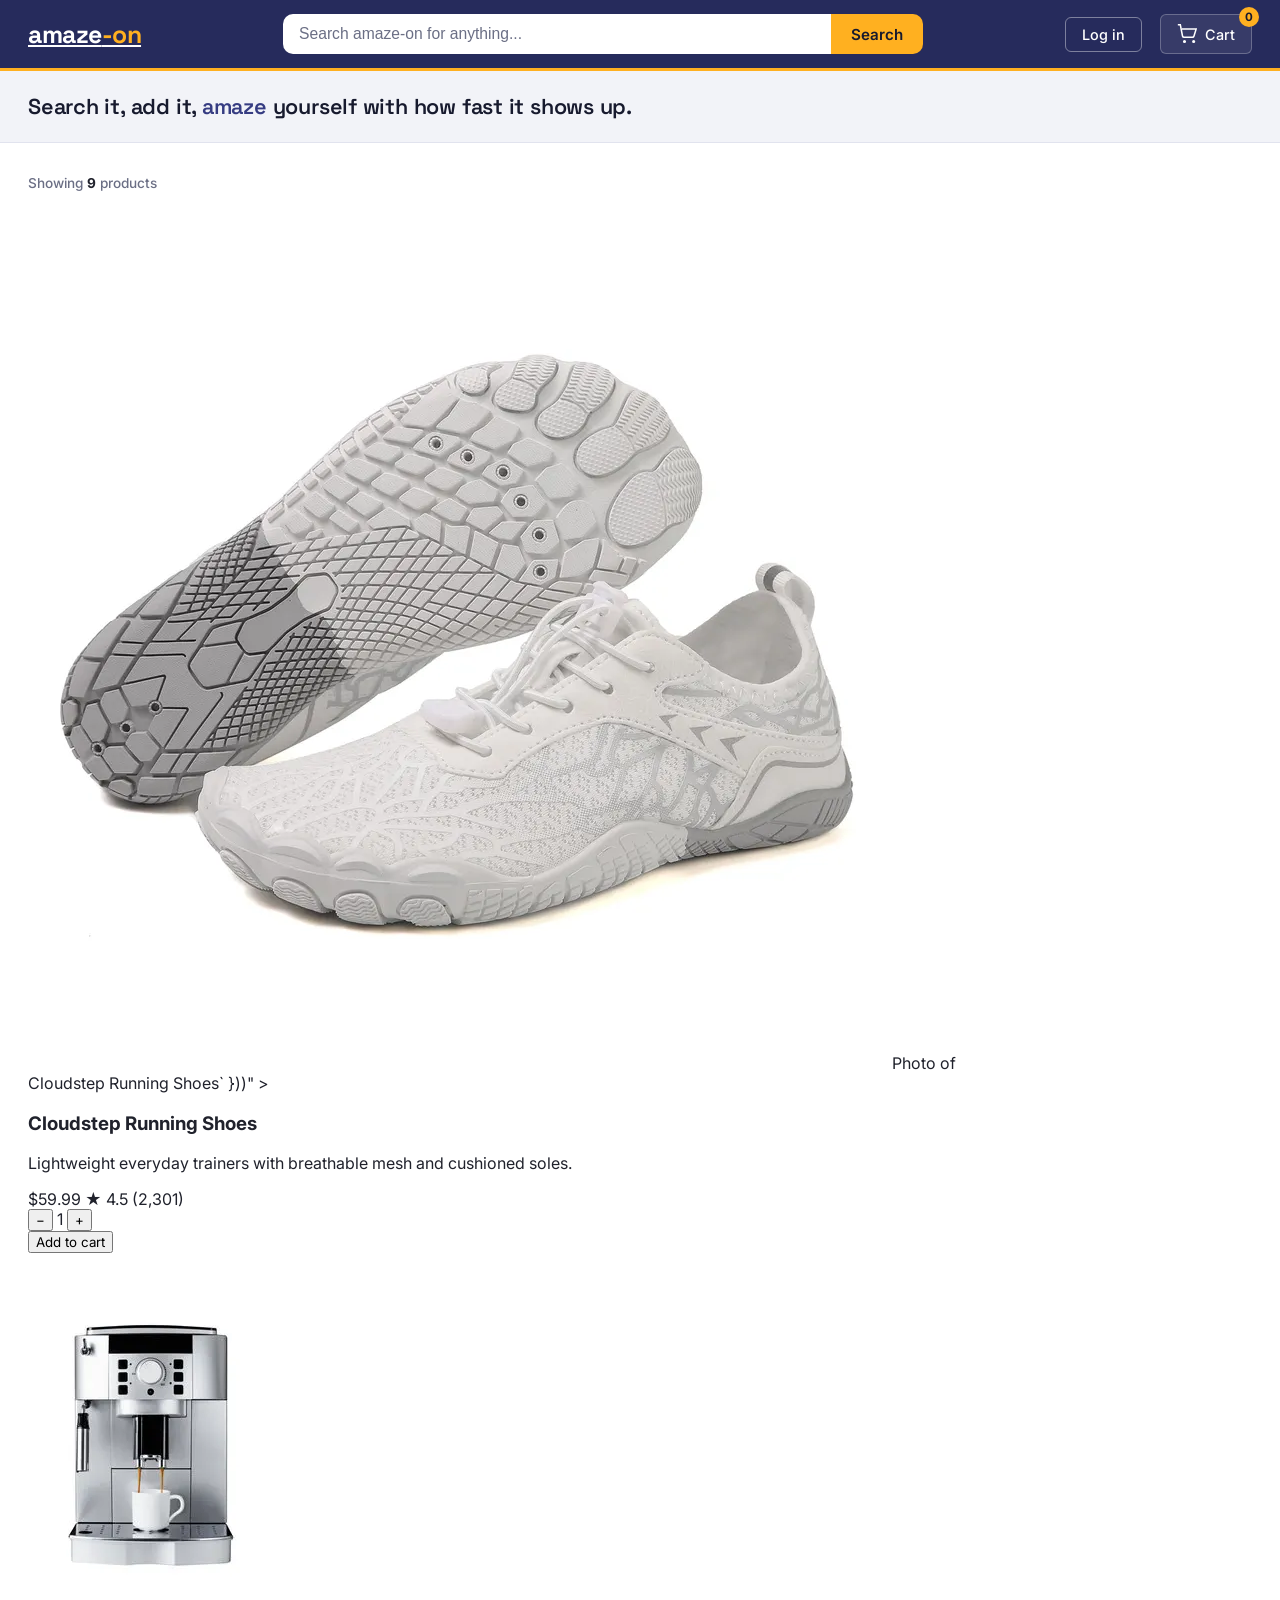
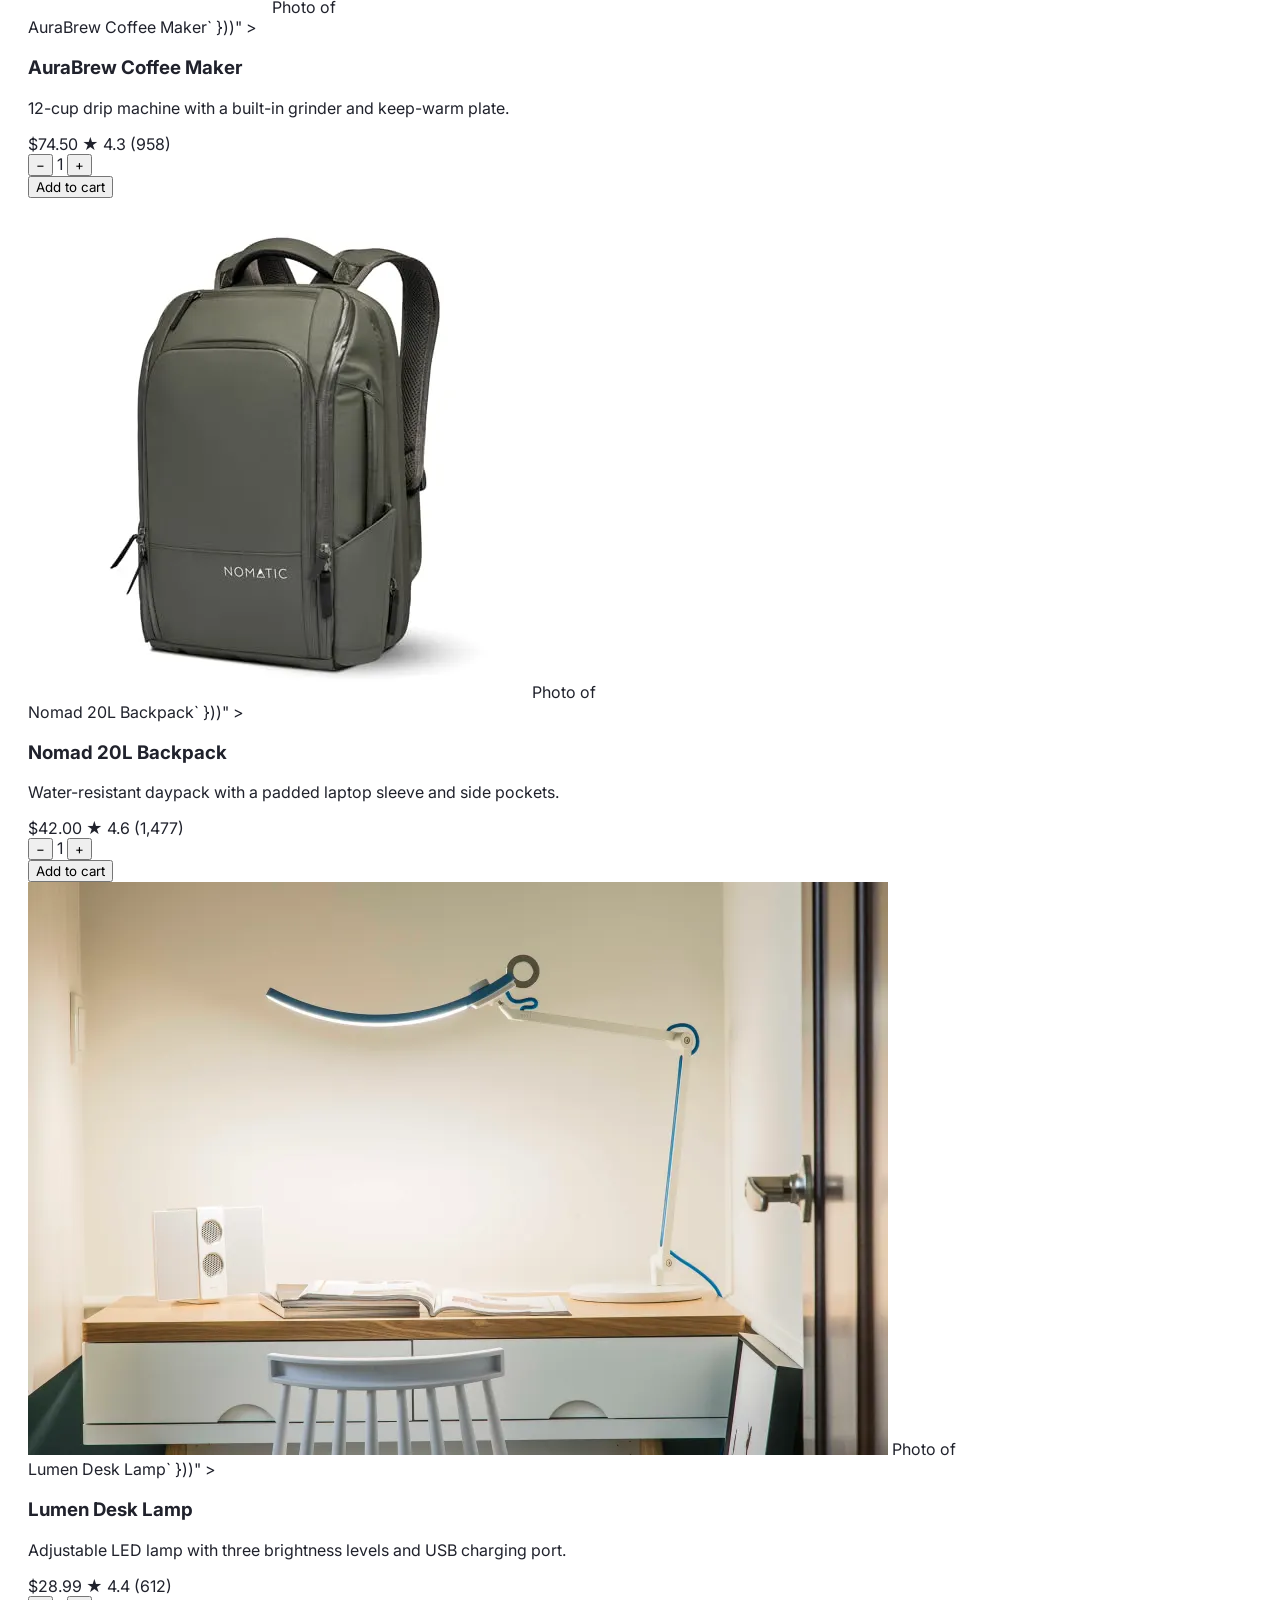
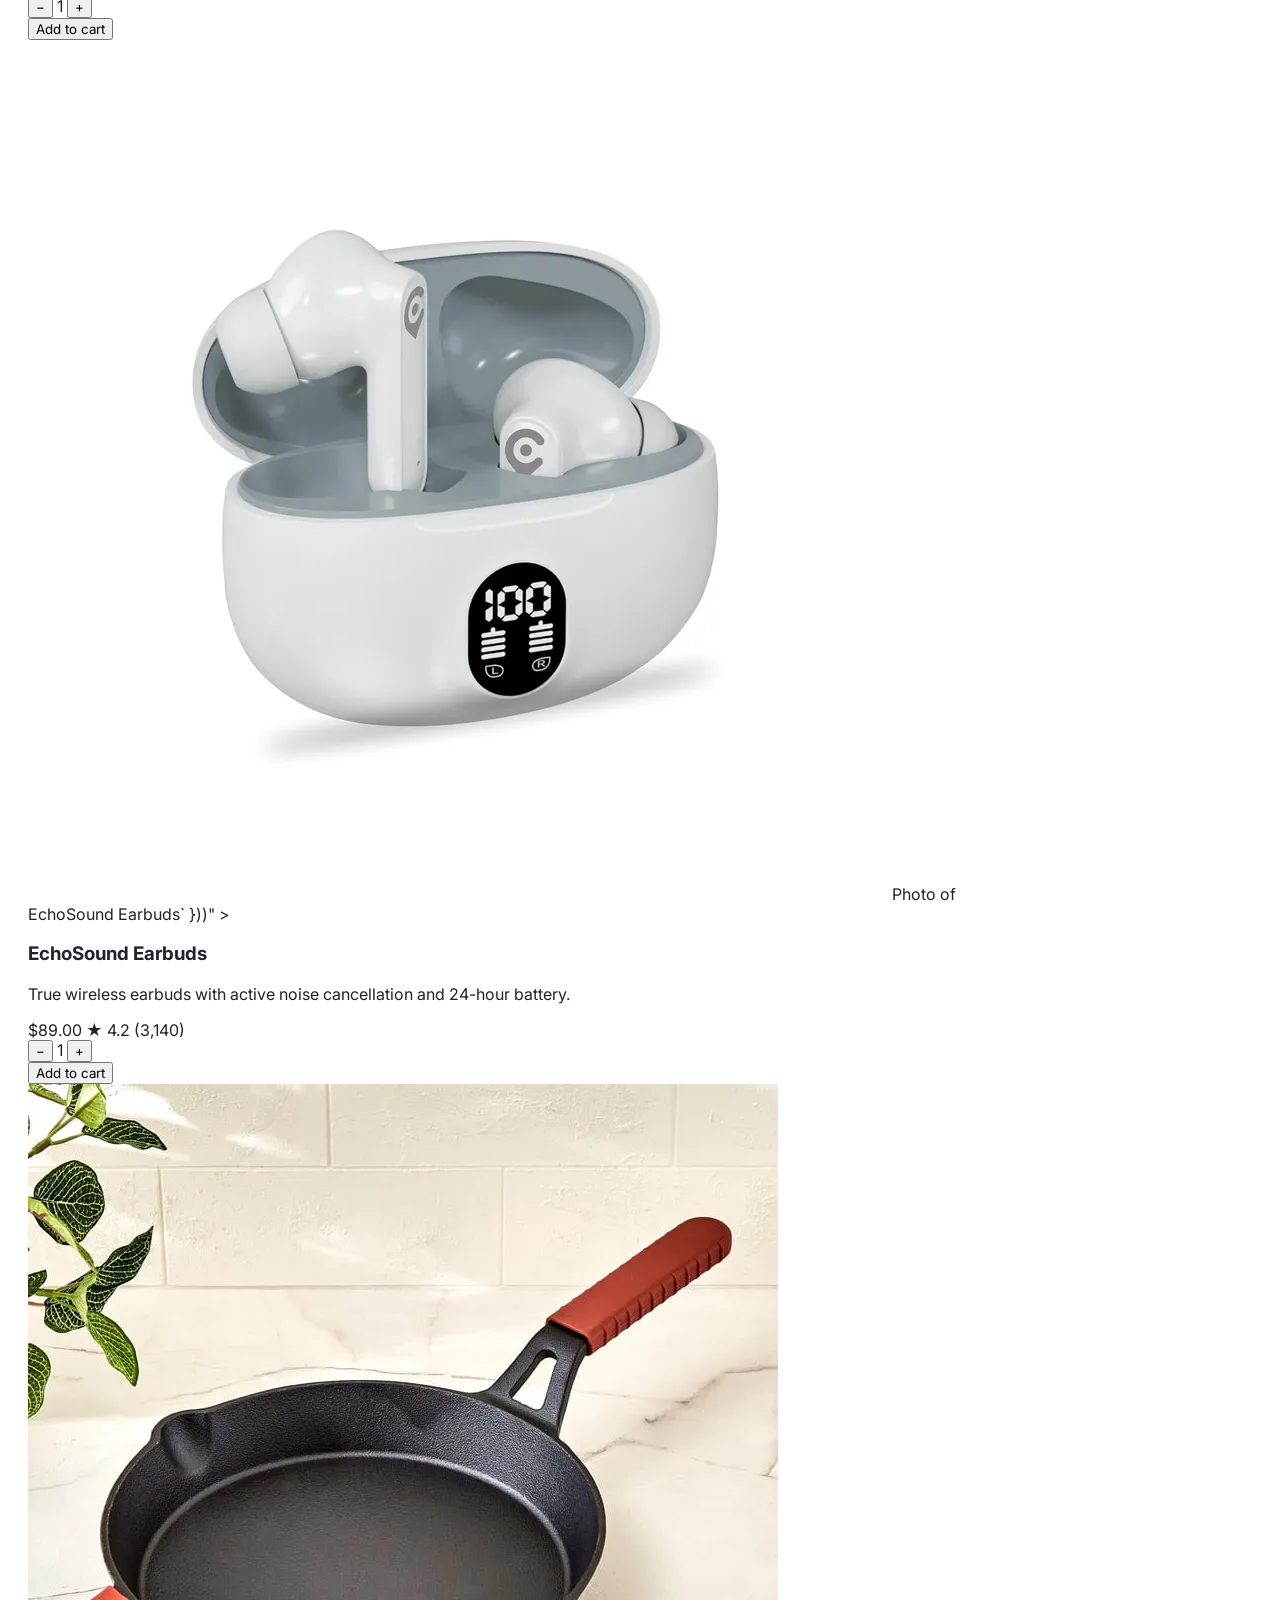
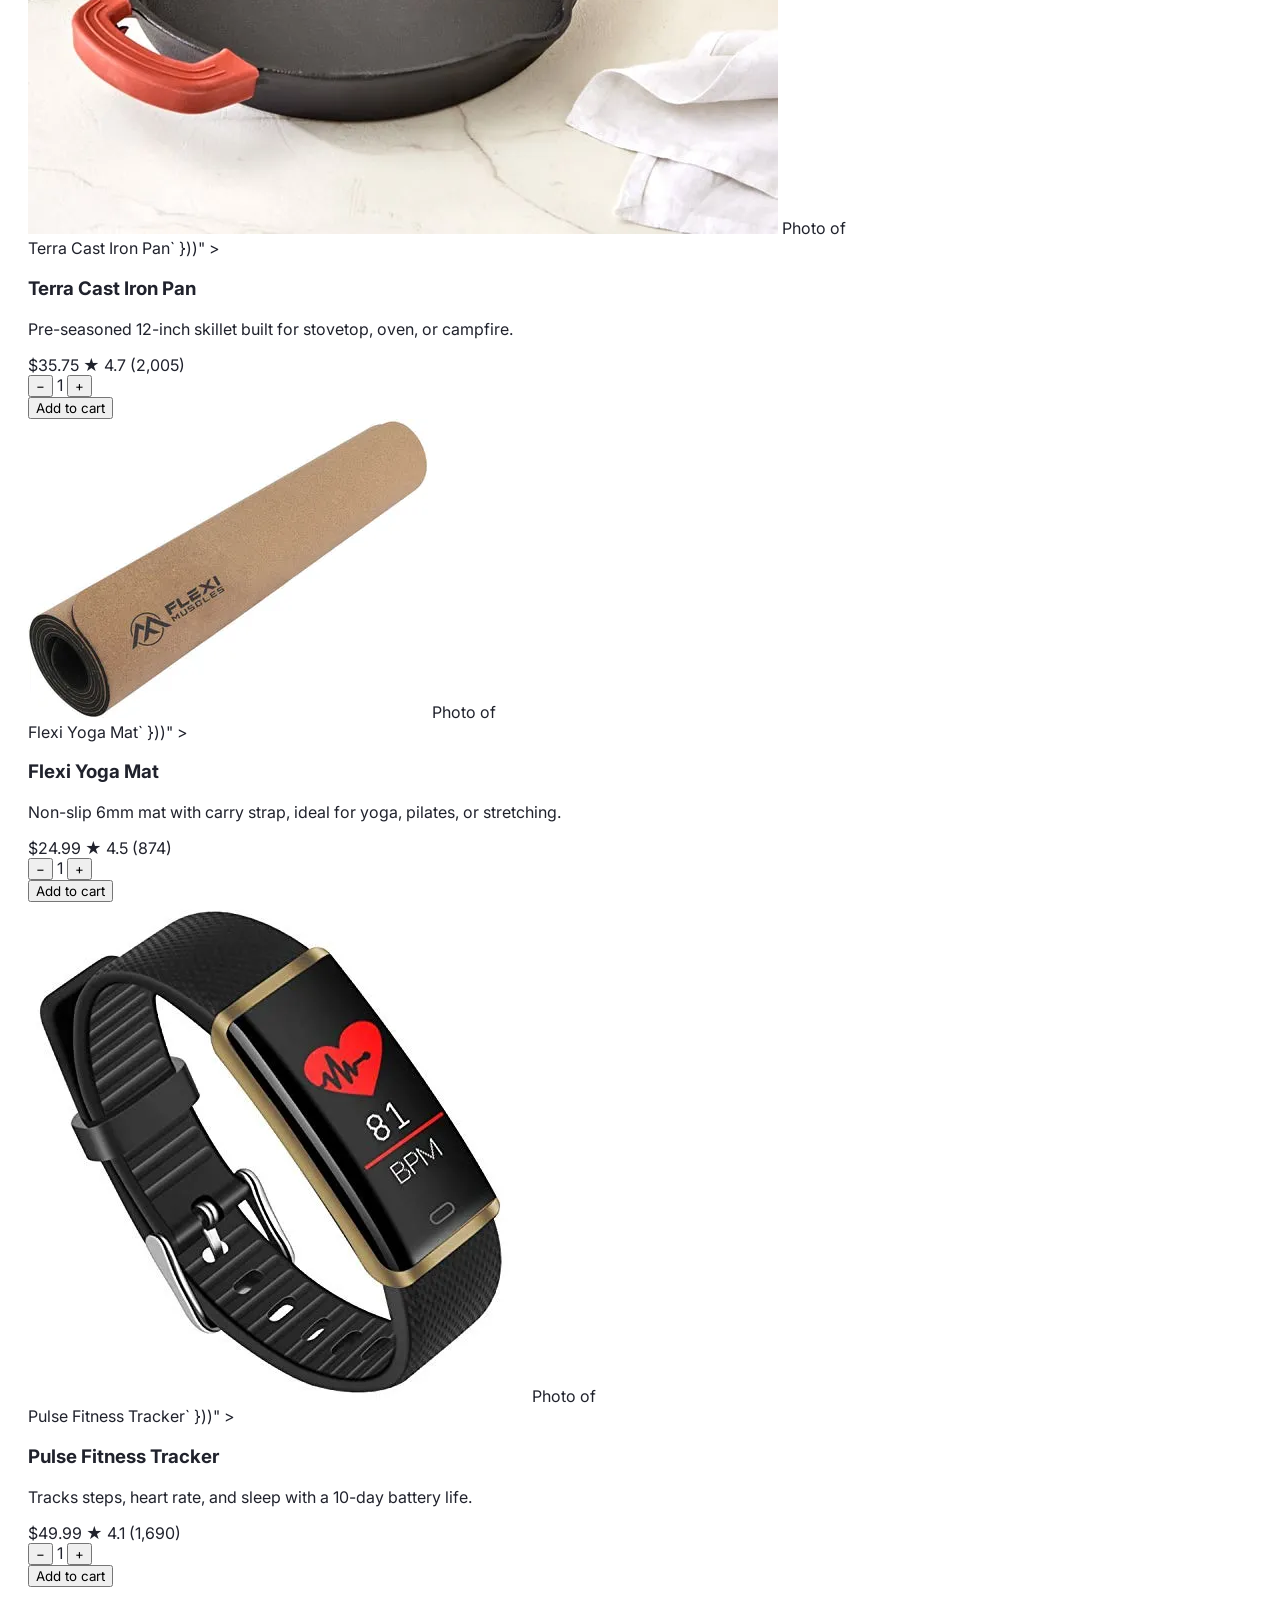
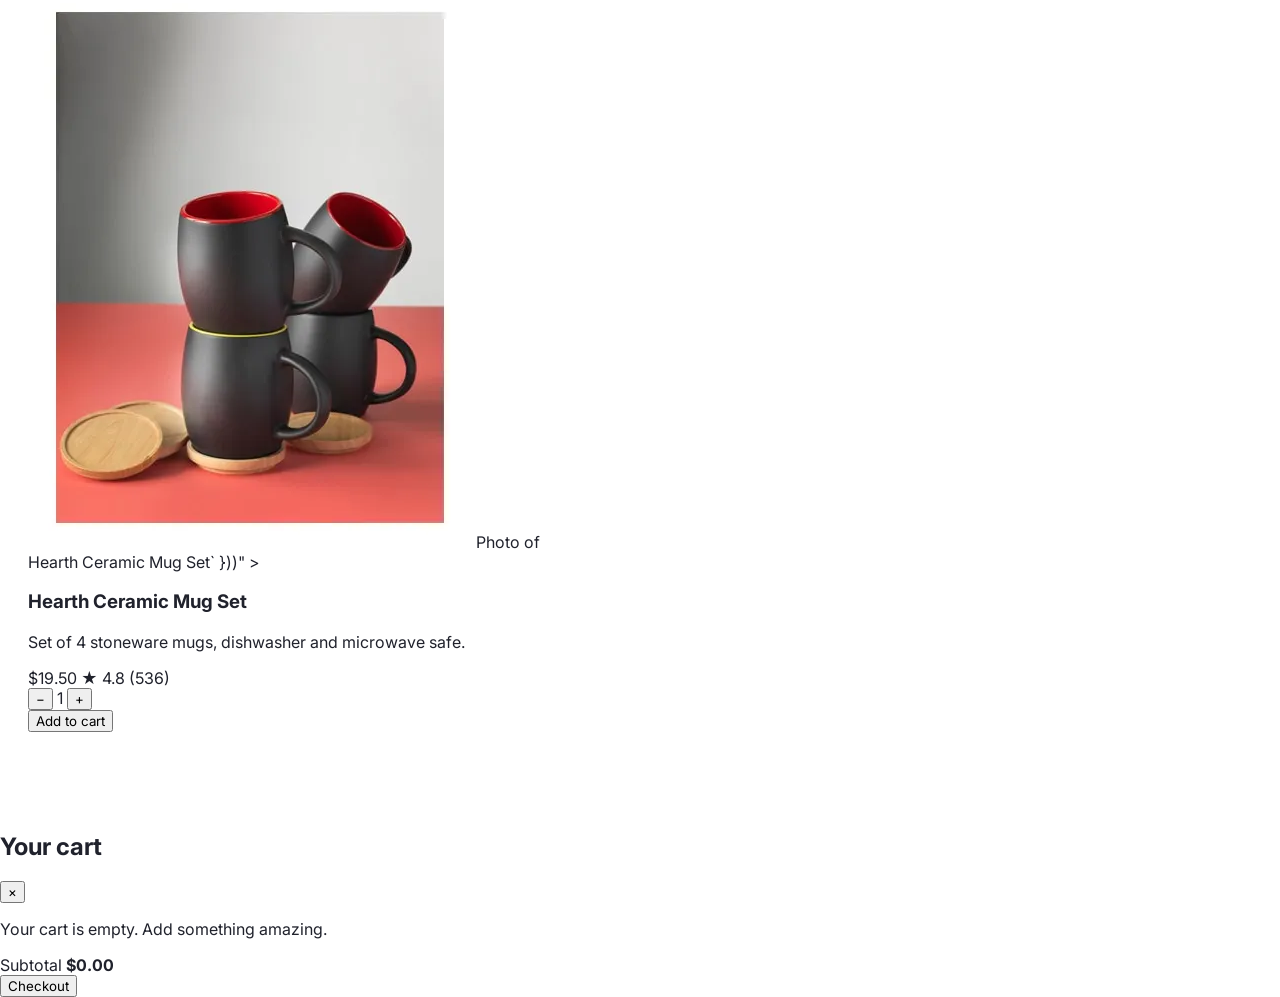
==== commit bcdde6c1: "added more products with thier photos" ====
--- a/index.html
+++ b/index.html
@@ -4,7 +4,7 @@
 <meta charset="UTF-8">
 <meta name="viewport" content="width=device-width, initial-scale=1.0">
 <title>amaze-on — search &amp; shop</title>
-<link rel="stylesheet" href="styles.css">
+<link rel="stylesheet" href="styles11.css">
 </head>
 <body>
 
@@ -78,17 +78,18 @@
 <script>
 /* ------------------------------------------------------------------ */
 /* Product catalog — 3 rows x 3 columns                                */
+/* "img" points at the .webp files sitting next to this HTML file.    */
 /* ------------------------------------------------------------------ */
 const PRODUCTS = [
-  { id: "p1", name: "Cloudstep Running Shoes", desc: "Lightweight everyday trainers with breathable mesh and cushioned soles.", price: 59.99, rating: "4.5 (2,301)" },
-  { id: "p2", name: "AuraBrew Coffee Maker", desc: "12-cup drip machine with a built-in grinder and keep-warm plate.", price: 74.50, rating: "4.3 (958)" },
-  { id: "p3", name: "Nomad 20L Backpack", desc: "Water-resistant daypack with a padded laptop sleeve and side pockets.", price: 42.00, rating: "4.6 (1,477)" },
-  { id: "p4", name: "Lumen Desk Lamp", desc: "Adjustable LED lamp with three brightness levels and USB charging port.", price: 28.99, rating: "4.4 (612)" },
-  { id: "p5", name: "EchoSound Earbuds", desc: "True wireless earbuds with active noise cancellation and 24-hour battery.", price: 89.00, rating: "4.2 (3,140)" },
-  { id: "p6", name: "Terra Cast Iron Pan", desc: "Pre-seasoned 12-inch skillet built for stovetop, oven, or campfire.", price: 35.75, rating: "4.7 (2,005)" },
-  { id: "p7", name: "Flexi Yoga Mat", desc: "Non-slip 6mm mat with carry strap, ideal for yoga, pilates, or stretching.", price: 24.99, rating: "4.5 (874)" },
-  { id: "p8", name: "Pulse Fitness Tracker", desc: "Tracks steps, heart rate, and sleep with a 10-day battery life.", price: 49.99, rating: "4.1 (1,690)" },
-  { id: "p9", name: "Hearth Ceramic Mug Set", desc: "Set of 4 stoneware mugs, dishwasher and microwave safe.", price: 19.50, rating: "4.8 (536)" },
+  { id: "p1", name: "Cloudstep Running Shoes", desc: "Lightweight everyday trainers with breathable mesh and cushioned soles.", price: 59.99, rating: "4.5 (2,301)", img: "1.webp" },
+  { id: "p2", name: "AuraBrew Coffee Maker", desc: "12-cup drip machine with a built-in grinder and keep-warm plate.", price: 74.50, rating: "4.3 (958)", img: "2.webp" },
+  { id: "p3", name: "Nomad 20L Backpack", desc: "Water-resistant daypack with a padded laptop sleeve and side pockets.", price: 42.00, rating: "4.6 (1,477)", img: "3.webp" },
+  { id: "p4", name: "Lumen Desk Lamp", desc: "Adjustable LED lamp with three brightness levels and USB charging port.", price: 28.99, rating: "4.4 (612)", img: "4.webp" },
+  { id: "p5", name: "EchoSound Earbuds", desc: "True wireless earbuds with active noise cancellation and 24-hour battery.", price: 89.00, rating: "4.2 (3,140)", img: "5.webp" },
+  { id: "p6", name: "Terra Cast Iron Pan", desc: "Pre-seasoned 12-inch skillet built for stovetop, oven, or campfire.", price: 35.75, rating: "4.7 (2,005)", img: "6.webp" },
+  { id: "p7", name: "Flexi Yoga Mat", desc: "Non-slip 6mm mat with carry strap, ideal for yoga, pilates, or stretching.", price: 24.99, rating: "4.5 (874)", img: "7.webp" },
+  { id: "p8", name: "Pulse Fitness Tracker", desc: "Tracks steps, heart rate, and sleep with a 10-day battery life.", price: 49.99, rating: "4.1 (1,690)", img: "8.webp" },
+  { id: "p9", name: "Hearth Ceramic Mug Set", desc: "Set of 4 stoneware mugs, dishwasher and microwave safe.", price: 19.50, rating: "4.8 (536)", img: "9.webp" },
 ];
 
 /* ------------------------------------------------------------------ */
@@ -108,8 +109,12 @@
   grid.innerHTML = PRODUCTS.map(p => `
     <article class="product-card" data-id="${p.id}">
       <div class="product-photo">
-        ${photoPlaceholderSVG()}
-        <span>Photo of<br>${p.name}</span>
+        <img
+          src="${p.img}"
+          alt="${p.name}"
+          loading="lazy"
+          onerror="this.replaceWith(Object.assign(document.createElement('div'), { className: 'photo-fallback', innerHTML: \`${photoPlaceholderSVG()}<span>Photo of<br>${p.name}</span>\` }))"
+        >
       </div>
       <div class="product-body">
         <h3 class="product-name">${p.name}</h3>
@@ -212,7 +217,9 @@
       const lineTotal = (product.price * qty).toFixed(2);
       return `
         <div class="cart-item" data-id="${id}">
-          <div class="cart-item-thumb">Photo</div>
+          <div class="cart-item-thumb">
+            <img src="${product.img}" alt="${product.name}" onerror="this.style.display='none'; this.parentElement.textContent='Photo';">
+          </div>
           <div class="cart-item-info">
             <span class="name">${product.name}</span>
             <span class="unit-price">$${product.price.toFixed(2)} each</span>
@@ -296,7 +303,7 @@
     alert("Your cart is empty — add a product first.");
     return;
   }
-  alert(`Checkout total: $${cartSubtotal().toFixed(2)}\\n(Connect this button to your real checkout page.)`);
+  alert(`Checkout total: $${cartSubtotal().toFixed(2)}\n(Connect this button to your real checkout page.)`);
 });
 
 /* ------------------------------------------------------------------ */
@@ -347,4 +354,4 @@
 </script>
 
 </body>
-</html>+</html>
--- a/styles11.css
+++ b/styles11.css
@@ -0,0 +1,249 @@
+/* ==========================================================================
+   Amaze-on — marketplace stylesheet
+   ========================================================================== */
+
+@import url('https://fonts.googleapis.com/css2?family=Space+Grotesk:wght@500;600;700&family=Inter:wght@400;500;600;700&display=swap');
+
+:root {
+  --ink: #171a2e;
+  --indigo: #262b5c;
+  --indigo-light: #363c82;
+  --amber: #ffb020;
+  --amber-dark: #d99000;
+  --paper: #ffffff;
+  --surface: #f2f3f8;
+  --line: #e1e3ee;
+  --text: #20222c;
+  --muted: #6b6f85;
+  --success: #1e8e5a;
+  --danger: #c94a3f;
+
+  --radius-s: 6px;
+  --radius-m: 10px;
+  --shadow-drawer: -12px 0 30px rgba(23, 26, 46, 0.18);
+}
+
+* { box-sizing: border-box; }
+
+html { scroll-behavior: smooth; }
+
+body {
+  margin: 0;
+  font-family: 'Inter', system-ui, sans-serif;
+  color: var(--text);
+  background: var(--paper);
+  -webkit-font-smoothing: antialiased;
+}
+
+a { color: inherit; }
+
+button {
+  font-family: inherit;
+  cursor: pointer;
+}
+
+:focus-visible {
+  outline: 2px solid var(--amber-dark);
+  outline-offset: 2px;
+}
+
+.visually-hidden {
+  position: absolute;
+  width: 1px; height: 1px;
+  overflow: hidden;
+  clip: rect(0 0 0 0);
+  white-space: nowrap;
+}
+
+/* ---------------------------------------------------------------------- */
+/* Header                                                                  */
+/* ---------------------------------------------------------------------- */
+
+.site-header {
+  position: sticky;
+  top: 0;
+  z-index: 30;
+  display: flex;
+  align-items: center;
+  gap: 24px;
+  padding: 14px 28px;
+  background: var(--indigo);
+  border-bottom: 3px solid var(--amber);
+}
+
+.logo {
+  font-family: 'Space Grotesk', sans-serif;
+  font-weight: 700;
+  font-size: 1.55rem;
+  color: var(--paper);
+  letter-spacing: -0.02em;
+  white-space: nowrap;
+  flex-shrink: 0;
+}
+
+.logo span { color: var(--amber); }
+
+.search-form {
+  flex: 1 1 auto;
+  max-width: 640px;
+  display: flex;
+  margin: 0 auto;
+}
+
+.search-form input[type="search"] {
+  flex: 1;
+  padding: 11px 16px;
+  font-size: 0.98rem;
+  border: none;
+  border-radius: var(--radius-m) 0 0 var(--radius-m);
+  background: var(--paper);
+  color: var(--text);
+}
+
+.search-form input[type="search"]::placeholder {
+  color: var(--muted);
+}
+
+.search-form button {
+  padding: 0 20px;
+  border: none;
+  border-radius: 0 var(--radius-m) var(--radius-m) 0;
+  background: var(--amber);
+  color: var(--ink);
+  font-weight: 600;
+  font-size: 0.95rem;
+  transition: background 0.15s ease;
+}
+
+.search-form button:hover { background: var(--amber-dark); }
+
+.header-actions {
+  display: flex;
+  align-items: center;
+  gap: 18px;
+  flex-shrink: 0;
+}
+
+.account-area {
+  display: flex;
+  align-items: center;
+  gap: 10px;
+  font-size: 0.9rem;
+  color: var(--paper);
+}
+
+.account-greeting {
+  display: flex;
+  flex-direction: column;
+  line-height: 1.25;
+}
+
+.account-greeting strong {
+  font-size: 0.92rem;
+}
+
+.account-greeting small {
+  color: #c7c9de;
+  font-size: 0.75rem;
+}
+
+.btn-link {
+  background: none;
+  border: 1px solid rgba(255,255,255,0.4);
+  color: var(--paper);
+  padding: 8px 16px;
+  border-radius: var(--radius-s);
+  font-size: 0.9rem;
+  font-weight: 500;
+  text-decoration: none;
+  transition: border-color 0.15s ease, background 0.15s ease;
+  display: inline-block;
+}
+
+.btn-link:hover {
+  border-color: var(--amber);
+  background: rgba(255, 176, 32, 0.1);
+}
+
+.btn-text {
+  background: none;
+  border: none;
+  color: #c7c9de;
+  font-size: 0.8rem;
+  text-decoration: underline;
+  padding: 0;
+}
+
+.btn-text:hover { color: var(--paper); }
+
+.cart-toggle {
+  position: relative;
+  display: flex;
+  align-items: center;
+  gap: 8px;
+  background: rgba(255,255,255,0.08);
+  border: 1px solid rgba(255,255,255,0.25);
+  color: var(--paper);
+  padding: 9px 16px;
+  border-radius: var(--radius-s);
+  font-size: 0.9rem;
+  font-weight: 500;
+  transition: background 0.15s ease;
+}
+
+.cart-toggle:hover { background: rgba(255,255,255,0.16); }
+
+.cart-toggle svg { width: 20px; height: 20px; flex-shrink: 0; }
+
+.cart-count {
+  position: absolute;
+  top: -8px;
+  right: -8px;
+  min-width: 20px;
+  height: 20px;
+  padding: 0 4px;
+  border-radius: 999px;
+  background: var(--amber);
+  color: var(--ink);
+  font-size: 0.72rem;
+  font-weight: 700;
+  display: flex;
+  align-items: center;
+  justify-content: center;
+}
+
+/* ---------------------------------------------------------------------- */
+/* Tagline strip                                                          */
+/* ---------------------------------------------------------------------- */
+
+.tagline {
+  padding: 22px 28px;
+  background: var(--surface);
+  border-bottom: 1px solid var(--line);
+}
+
+.tagline p {
+  margin: 0;
+  max-width: 900px;
+  font-family: 'Space Grotesk', sans-serif;
+  font-size: 1.35rem;
+  font-weight: 600;
+  color: var(--ink);
+  letter-spacing: -0.01em;
+}
+
+.tagline p em {
+  font-style: normal;
+  color: var(--indigo-light);
+}
+
+main { padding: 32px 28px 80px; }
+
+.results-heading {
+  font-size: 0.85rem;
+  color: var(--muted);
+  margin: 0 0 18px;
+  font-weight: 500;
+}
+
+.results-heading strong { color: var(--text); }
